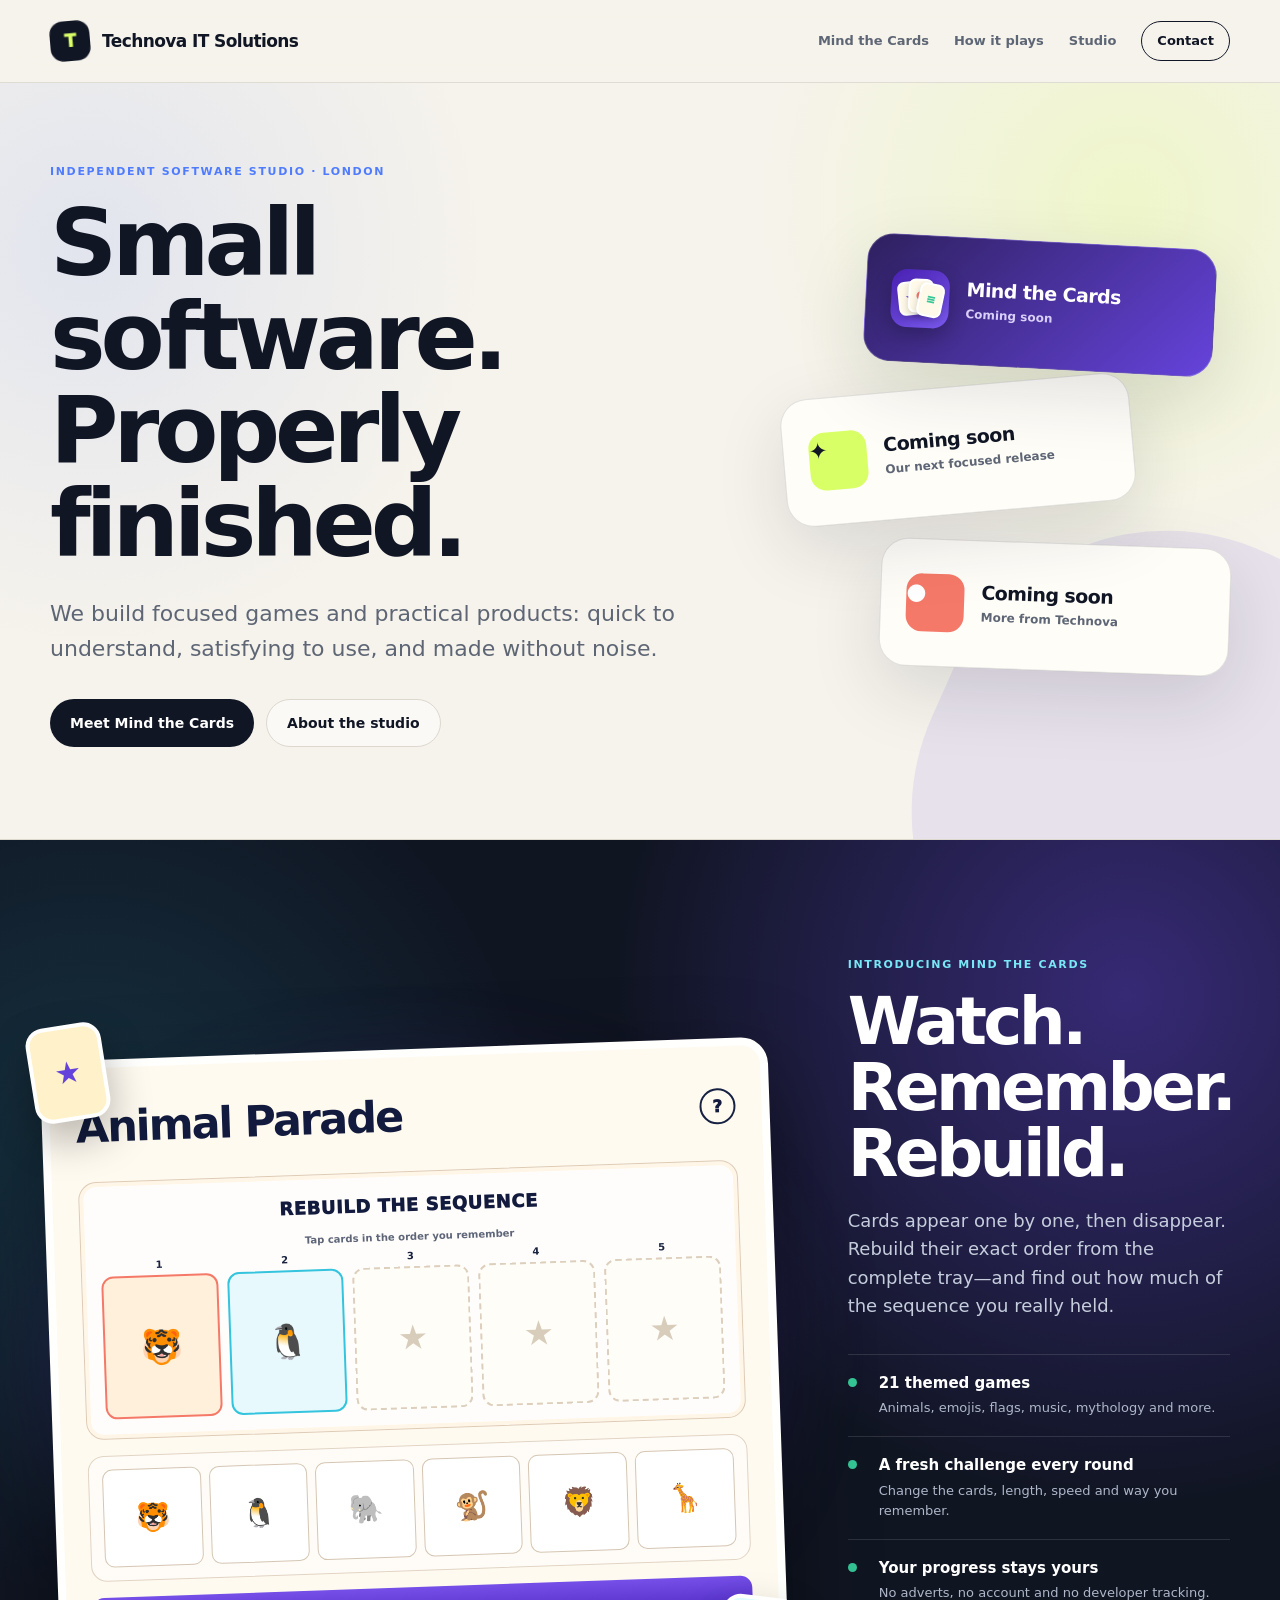
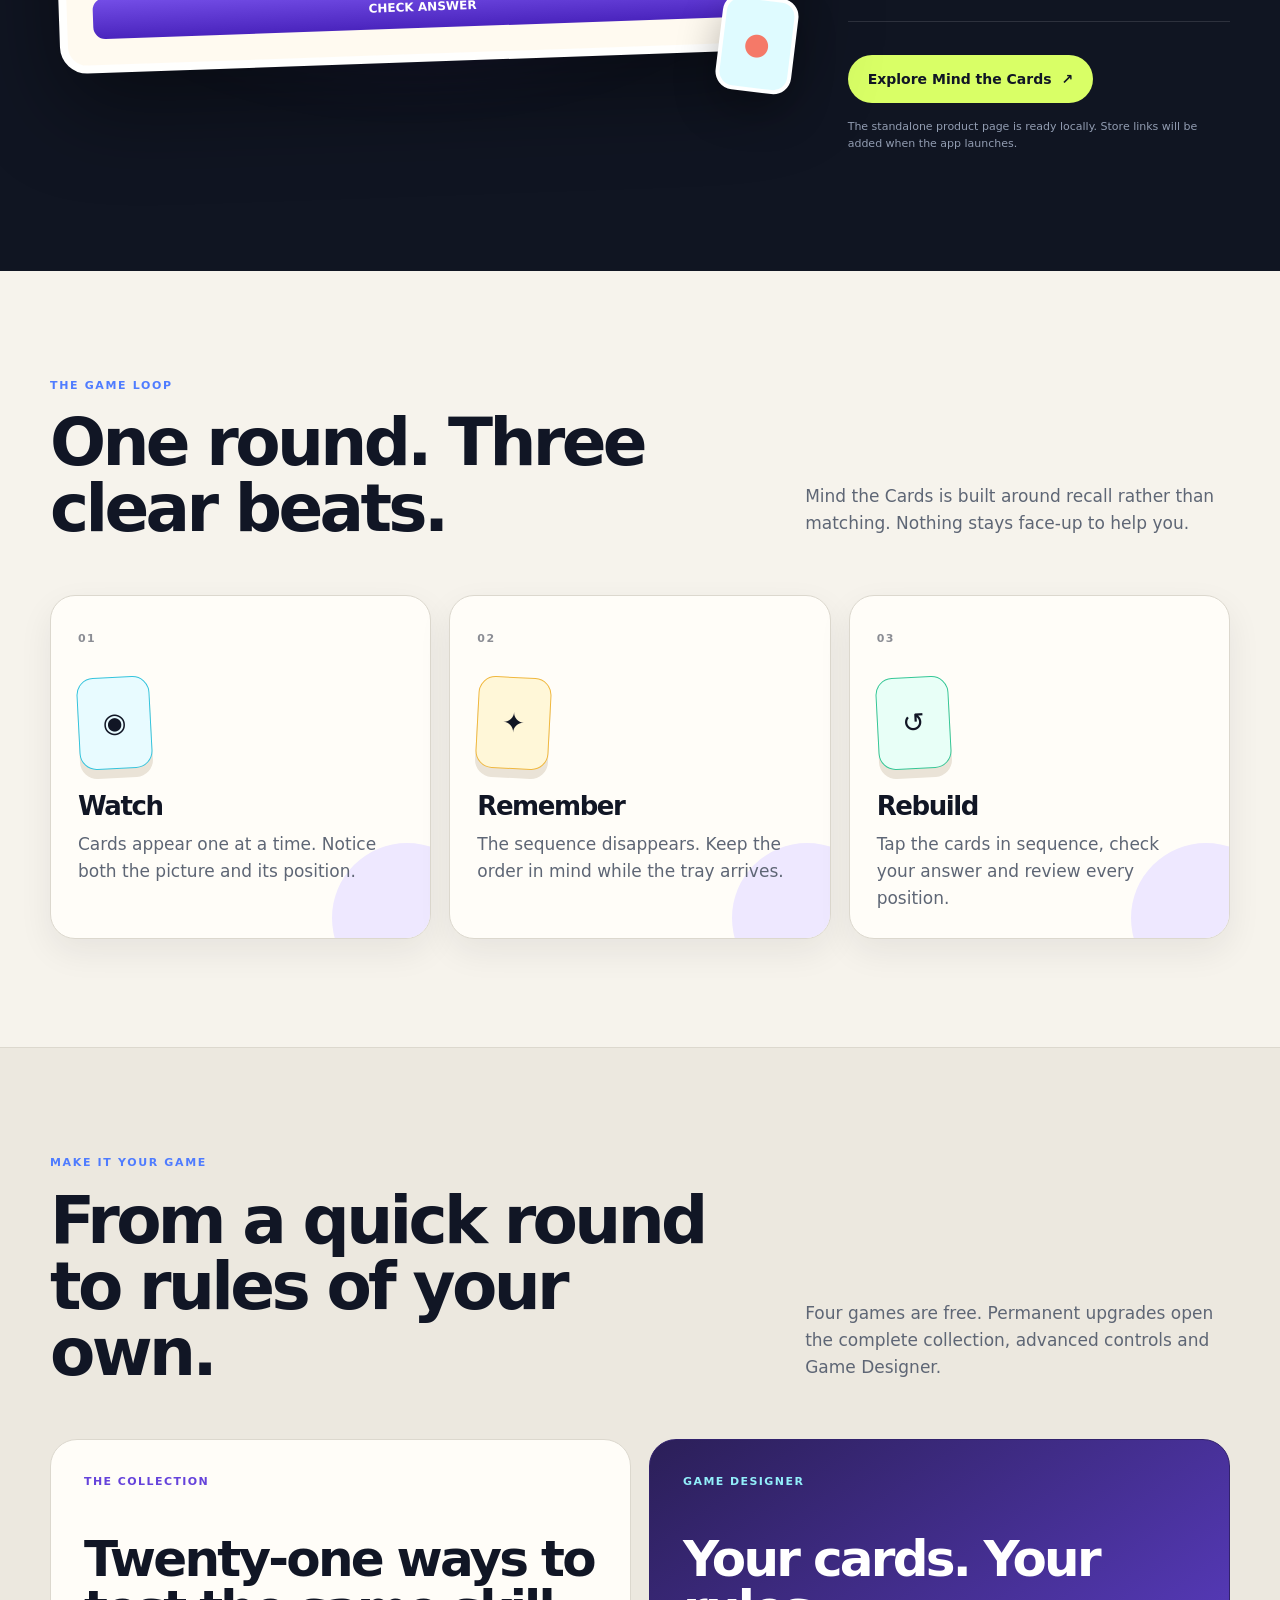
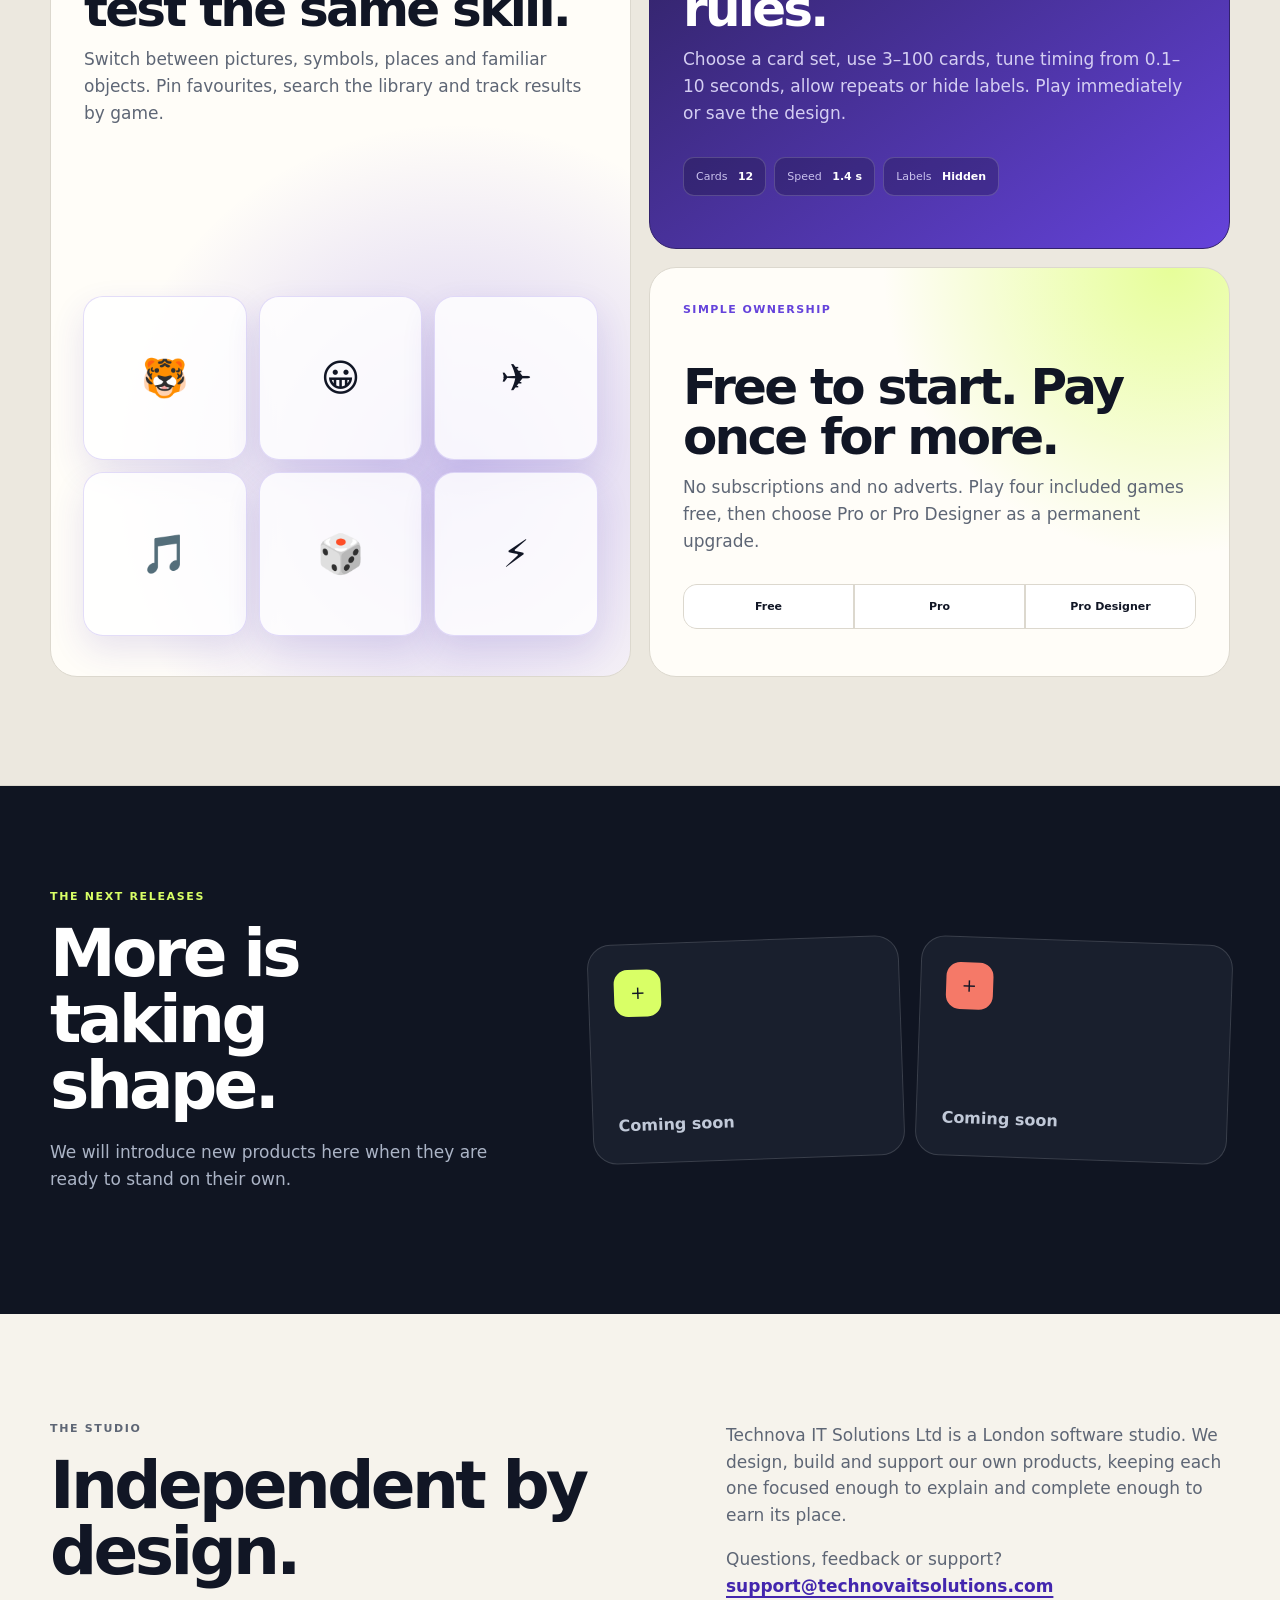
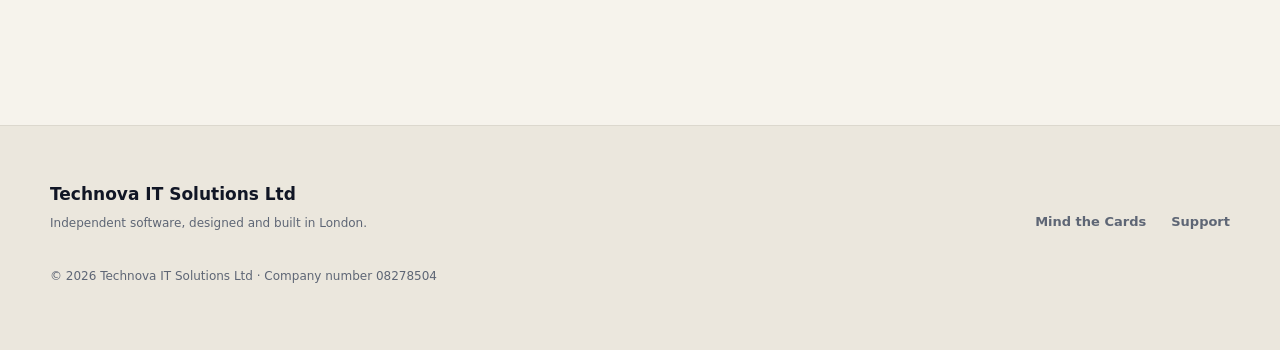
==== index.html @ 6ada170c "feat: prepare Mind the Cards corporate homepage Local review only; do not publish before explicit ap" ====
<!doctype html>
<html lang="en-GB">
<head>
  <meta charset="utf-8">
  <meta name="viewport" content="width=device-width, initial-scale=1">
  <meta name="robots" content="noindex, nofollow">
  <title>Technova IT Solutions — Focused software, built in London</title>
  <meta name="description" content="Technova IT Solutions is an independent London software studio building focused mobile games and practical products, including Mind the Cards.">
  <meta name="theme-color" content="#111625">
  <link rel="canonical" href="https://technovaitsolutions.com/">
  <link rel="icon" href="/favicon.ico">
  <link rel="stylesheet" href="/portfolio.css">
  <meta property="og:type" content="website">
  <meta property="og:title" content="Technova IT Solutions">
  <meta property="og:description" content="Focused software, built in London. Meet Mind the Cards—watch, remember and rebuild the sequence.">
  <meta property="og:url" content="https://technovaitsolutions.com/">
  <meta name="twitter:card" content="summary">
  <script src="/local-preview.js" defer></script>
</head>
<body>
  <a class="skip-link" href="#main-content">Skip to main content</a>
  <p class="local-preview" data-local-only hidden>Local preview · Nothing on this page is published</p>

  <header class="site-header">
    <div class="site-shell header-inner">
      <a class="brand" href="#top" aria-label="Technova IT Solutions home">
        <span class="brand-mark" aria-hidden="true">T</span>
        <span>Technova <abbr title="Information technology">IT</abbr> Solutions</span>
      </a>
      <nav class="site-nav" aria-label="Primary navigation">
        <a href="#mind-the-cards">Mind the Cards</a>
        <a href="#how-it-plays">How it plays</a>
        <a href="#studio">Studio</a>
        <a href="mailto:support@technovaitsolutions.com">Contact</a>
      </nav>
    </div>
  </header>

  <main id="main-content">
    <section class="hero" id="top">
      <div class="site-shell hero-grid">
        <div class="hero-copy-wrap">
          <p class="eyebrow">Independent software studio · London</p>
          <h1>Small software.<br>Properly finished.</h1>
          <p class="hero-copy">We build focused games and practical products: quick to understand, satisfying to use, and made without noise.</p>
          <div class="hero-actions">
            <a class="primary-action" href="#mind-the-cards">Meet Mind the Cards</a>
            <a class="secondary-action" href="#studio">About the studio</a>
          </div>
        </div>

        <div class="release-stack" aria-label="Technova product slate">
          <article class="release-card release-featured">
            <span class="mind-icon" aria-hidden="true"><i>★</i><i>●</i><i>≡</i></span>
            <div><strong>Mind the Cards</strong><span>Coming soon</span></div>
          </article>
          <article class="release-card release-placeholder">
            <span class="placeholder-mark" aria-hidden="true">✦</span>
            <div><strong>Coming soon</strong><span>Our next focused release</span></div>
          </article>
          <article class="release-card release-placeholder">
            <span class="placeholder-mark placeholder-mark-alt" aria-hidden="true">●</span>
            <div><strong>Coming soon</strong><span>More from Technova</span></div>
          </article>
        </div>
      </div>
    </section>

    <section class="product-spotlight" id="mind-the-cards">
      <div class="site-shell spotlight-grid">
        <div class="spotlight-visual">
          <div class="visual-glow" aria-hidden="true"></div>
          <div class="memory-console" role="img" aria-label="Mind the Cards game screen showing an Animal Parade sequence being rebuilt">
            <div class="console-title"><strong>Animal Parade</strong><span>?</span></div>
            <div class="console-panel">
              <p>Rebuild the sequence</p>
              <small>Tap cards in the order you remember</small>
              <div class="answer-row">
                <span class="answer-card answer-tiger">🐯<b>1</b></span>
                <span class="answer-card answer-penguin">🐧<b>2</b></span>
                <span class="answer-card answer-empty">★<b>3</b></span>
                <span class="answer-card answer-empty">★<b>4</b></span>
                <span class="answer-card answer-empty">★<b>5</b></span>
              </div>
            </div>
            <div class="console-tray"><span>🐯</span><span>🐧</span><span>🐘</span><span>🐒</span><span>🦁</span><span>🦒</span></div>
            <div class="console-button">Check answer</div>
          </div>
          <div class="floating-card floating-card-one" aria-hidden="true"><span>★</span></div>
          <div class="floating-card floating-card-two" aria-hidden="true"><span>●</span></div>
        </div>
        <div class="spotlight-copy">
          <p class="eyebrow eyebrow-light">Introducing Mind the Cards</p>
          <h2>Watch. Remember. Rebuild.</h2>
          <p>Cards appear one by one, then disappear. Rebuild their exact order from the complete tray—and find out how much of the sequence you really held.</p>
          <ul class="feature-list">
            <li><strong>21 themed games</strong><span>Animals, emojis, flags, music, mythology and more.</span></li>
            <li><strong>A fresh challenge every round</strong><span>Change the cards, length, speed and way you remember.</span></li>
            <li><strong>Your progress stays yours</strong><span>No adverts, no account and no developer tracking.</span></li>
          </ul>
          <a class="product-action" data-product-link href="https://mindthecards.technovaitsolutions.com/">Explore Mind the Cards <span aria-hidden="true">↗</span></a>
          <p class="launch-note">The standalone product page is ready locally. Store links will be added when the app launches.</p>
        </div>
      </div>
    </section>

    <section class="section" id="how-it-plays">
      <div class="site-shell">
        <div class="section-intro">
          <div><p class="eyebrow">The game loop</p><h2>One round. Three clear beats.</h2></div>
          <p>Mind the Cards is built around recall rather than matching. Nothing stays face-up to help you.</p>
        </div>
        <ol class="step-grid">
          <li class="step-card"><span class="step-number">01</span><span class="step-icon icon-cyan" aria-hidden="true">◉</span><h3>Watch</h3><p>Cards appear one at a time. Notice both the picture and its position.</p></li>
          <li class="step-card"><span class="step-number">02</span><span class="step-icon icon-gold" aria-hidden="true">✦</span><h3>Remember</h3><p>The sequence disappears. Keep the order in mind while the tray arrives.</p></li>
          <li class="step-card"><span class="step-number">03</span><span class="step-icon icon-mint" aria-hidden="true">↺</span><h3>Rebuild</h3><p>Tap the cards in sequence, check your answer and review every position.</p></li>
        </ol>
      </div>
    </section>

    <section class="section feature-section">
      <div class="site-shell">
        <div class="section-intro">
          <div><p class="eyebrow">Make it your game</p><h2>From a quick round to rules of your own.</h2></div>
          <p>Four games are free. Permanent upgrades open the complete collection, advanced controls and Game Designer.</p>
        </div>
        <div class="capability-grid">
          <article class="capability-card capability-library">
            <p class="card-kicker">The collection</p>
            <h3>Twenty-one ways to test the same skill.</h3>
            <p>Switch between pictures, symbols, places and familiar objects. Pin favourites, search the library and track results by game.</p>
            <div class="deck-row" aria-label="Example Mind the Cards themes"><span>🐯</span><span>😀</span><span>✈️</span><span>🎵</span><span>🎲</span><span>⚡</span></div>
          </article>
          <article class="capability-card capability-designer">
            <p class="card-kicker">Game Designer</p>
            <h3>Your cards. Your rules.</h3>
            <p>Choose a card set, use 3–100 cards, tune timing from 0.1–10 seconds, allow repeats or hide labels. Play immediately or save the design.</p>
            <div class="designer-controls" aria-hidden="true"><span>Cards <b>12</b></span><span>Speed <b>1.4 s</b></span><span>Labels <b>Hidden</b></span></div>
          </article>
          <article class="capability-card capability-purchase">
            <p class="card-kicker">Simple ownership</p>
            <h3>Free to start. Pay once for more.</h3>
            <p>No subscriptions and no adverts. Play four included games free, then choose Pro or Pro Designer as a permanent upgrade.</p>
            <div class="purchase-line"><span>Free</span><span>Pro</span><span>Pro Designer</span></div>
          </article>
        </div>
      </div>
    </section>

    <section class="coming-soon-section" aria-labelledby="coming-soon-title">
      <div class="site-shell coming-soon-grid">
        <div><p class="eyebrow eyebrow-lime">The next releases</p><h2 id="coming-soon-title">More is taking shape.</h2><p>We will introduce new products here when they are ready to stand on their own.</p></div>
        <div class="placeholder-grid" aria-label="Future Technova products">
          <article><span aria-hidden="true">＋</span><strong>Coming soon</strong></article>
          <article><span aria-hidden="true">＋</span><strong>Coming soon</strong></article>
        </div>
      </div>
    </section>

    <section class="section studio-section" id="studio">
      <div class="site-shell studio-grid">
        <div><p class="eyebrow">The studio</p><h2>Independent by design.</h2></div>
        <div><p>Technova IT Solutions Ltd is a London software studio. We design, build and support our own products, keeping each one focused enough to explain and complete enough to earn its place.</p><p>Questions, feedback or support? <!--email_off--><a href="mailto:support@technovaitsolutions.com">support@technovaitsolutions.com</a><!--/email_off--></p></div>
      </div>
    </section>
  </main>

  <footer class="site-footer">
    <div class="site-shell footer-grid">
      <div><strong>Technova <abbr title="Information technology">IT</abbr> Solutions Ltd</strong><p>Independent software, designed and built in London.</p></div>
      <nav aria-label="Footer navigation"><a href="#mind-the-cards">Mind the Cards</a><a href="mailto:support@technovaitsolutions.com">Support</a></nav>
      <p class="copyright">© 2026 Technova IT Solutions Ltd · Company number 08278504</p>
    </div>
  </footer>
</body>
</html>
---- portfolio.css ----
:root {
  color-scheme: light;
  --ink: #111625;
  --muted: #5e6675;
  --paper: #f6f3ec;
  --panel: #fffdf8;
  --line: #dcd8ce;
  --lime: #d9ff66;
  --blue: #4f7cff;
  --violet: #6543db;
  --violet-dark: #4326ae;
  --violet-wash: #eee8ff;
  --cyan: #35c4dd;
  --mint: #36c797;
  --coral: #f57968;
  --gold: #f0b83f;
  --dark: #101522;
  --shadow: 0 24px 70px rgba(25, 31, 45, 0.13);
  --shell: min(1180px, calc(100% - 40px));
  font-family: Inter, ui-sans-serif, system-ui, -apple-system, BlinkMacSystemFont, "Segoe UI", sans-serif;
}

* { box-sizing: border-box; }

html { scroll-behavior: smooth; }

body {
  margin: 0;
  color: var(--ink);
  background: var(--paper);
  font-size: 17px;
  line-height: 1.58;
  text-rendering: optimizeLegibility;
}

img { display: block; max-width: 100%; }
a { color: inherit; }
abbr { text-decoration: none; }

.site-shell {
  width: var(--shell);
  margin-inline: auto;
}

.skip-link {
  position: fixed;
  z-index: 100;
  top: 10px;
  left: 10px;
  padding: 10px 14px;
  border-radius: 9px;
  color: white;
  background: var(--ink);
  transform: translateY(-150%);
}

.skip-link:focus { transform: translateY(0); }

:focus-visible {
  outline: 3px solid var(--blue);
  outline-offset: 4px;
}

.local-preview {
  position: fixed;
  z-index: 80;
  right: 14px;
  bottom: 14px;
  margin: 0;
  padding: 8px 12px;
  border: 1px solid rgba(255, 255, 255, .2);
  border-radius: 999px;
  color: white;
  background: rgba(17, 22, 37, .92);
  box-shadow: 0 8px 24px rgba(0, 0, 0, .22);
  font-size: 11px;
  font-weight: 800;
  letter-spacing: .03em;
}

.site-header {
  position: sticky;
  z-index: 40;
  top: 0;
  border-bottom: 1px solid rgba(220, 216, 206, .84);
  background: rgba(246, 243, 236, .9);
  backdrop-filter: blur(18px);
}

.header-inner {
  display: flex;
  min-height: 82px;
  align-items: center;
  justify-content: space-between;
  gap: 30px;
}

.brand {
  display: inline-flex;
  align-items: center;
  gap: 12px;
  font-size: 17px;
  font-weight: 850;
  letter-spacing: -.035em;
  text-decoration: none;
  white-space: nowrap;
}

.brand-mark {
  display: grid;
  width: 40px;
  height: 40px;
  place-items: center;
  border-radius: 13px;
  color: var(--lime);
  background: var(--ink);
  font-weight: 950;
  transform: rotate(-5deg);
}

.site-nav,
.site-footer nav {
  display: flex;
  align-items: center;
  gap: 25px;
}

.site-nav a,
.site-footer nav a {
  color: var(--muted);
  font-size: 13px;
  font-weight: 780;
  text-decoration: none;
}

.site-nav a:hover,
.site-footer nav a:hover { color: var(--violet); }

.site-nav a:last-child {
  padding: 9px 15px;
  border: 1px solid var(--ink);
  border-radius: 999px;
  color: var(--ink);
}

.hero {
  position: relative;
  isolation: isolate;
  overflow: hidden;
  border-bottom: 1px solid var(--line);
  background:
    radial-gradient(circle at 7% 22%, rgba(79, 124, 255, .12), transparent 25rem),
    radial-gradient(circle at 88% 16%, rgba(217, 255, 102, .25), transparent 23rem),
    var(--paper);
}

.hero::after {
  position: absolute;
  z-index: -1;
  right: -160px;
  bottom: -220px;
  width: 520px;
  height: 520px;
  border-radius: 45%;
  background: rgba(101, 67, 219, .1);
  content: "";
  transform: rotate(24deg);
}

.hero-grid {
  display: grid;
  min-height: 700px;
  grid-template-columns: minmax(0, 1.05fr) minmax(360px, .72fr);
  align-items: center;
  gap: 80px;
  padding-block: 82px 92px;
}

.hero-copy-wrap { min-width: 0; }

.eyebrow {
  margin: 0 0 17px;
  color: var(--blue);
  font-size: 11px;
  font-weight: 900;
  letter-spacing: .15em;
  line-height: 1.3;
  text-transform: uppercase;
}

h1, h2, h3, p { margin-top: 0; }

h1,
h2,
h3 {
  line-height: 1;
  letter-spacing: -.055em;
}

h1 {
  max-width: 720px;
  margin-bottom: 27px;
  font-size: clamp(55px, 7.3vw, 94px);
}

h2 {
  margin-bottom: 20px;
  font-size: clamp(40px, 5.2vw, 66px);
}

h3 {
  margin-bottom: 12px;
  font-size: 26px;
}

.hero-copy {
  max-width: 650px;
  margin-bottom: 32px;
  color: var(--muted);
  font-size: clamp(18px, 2vw, 22px);
}

.hero-actions {
  display: flex;
  flex-wrap: wrap;
  gap: 12px;
}

.primary-action,
.secondary-action,
.product-action {
  display: inline-flex;
  min-height: 48px;
  align-items: center;
  justify-content: center;
  padding: 12px 20px;
  border-radius: 999px;
  font-size: 14px;
  font-weight: 850;
  text-decoration: none;
  transition: transform 150ms ease, box-shadow 150ms ease;
}

.primary-action {
  color: white;
  background: var(--ink);
}

.secondary-action {
  border: 1px solid var(--line);
  background: rgba(255, 255, 255, .55);
}

.primary-action:hover,
.secondary-action:hover,
.product-action:hover {
  box-shadow: 0 12px 28px rgba(25, 31, 45, .14);
  transform: translateY(-2px);
}

.release-stack {
  position: relative;
  min-height: 430px;
}

.release-card {
  position: absolute;
  display: flex;
  width: min(350px, 92%);
  min-height: 128px;
  align-items: center;
  gap: 17px;
  padding: 25px;
  border: 1px solid rgba(18, 24, 38, .12);
  border-radius: 27px;
  background: var(--panel);
  box-shadow: var(--shadow);
}

.release-card:first-child {
  top: 0;
  right: 15px;
  z-index: 3;
  transform: rotate(3deg);
}

.release-card:nth-child(2) {
  top: 145px;
  left: 0;
  z-index: 2;
  transform: rotate(-5deg);
}

.release-card:nth-child(3) {
  right: 0;
  bottom: 0;
  transform: rotate(2deg);
}

.release-featured {
  color: white;
  border-color: rgba(255, 255, 255, .22);
  background: linear-gradient(135deg, #2e205f, var(--violet));
}

.mind-icon {
  position: relative;
  width: 58px;
  height: 58px;
  flex: 0 0 auto;
  border-radius: 16px;
  background: linear-gradient(145deg, #4820b2, #7959ec);
  box-shadow: 0 8px 20px rgba(0, 0, 0, .24);
}

.mind-icon i {
  position: absolute;
  display: grid;
  width: 25px;
  height: 34px;
  place-items: center;
  border: 2px solid white;
  border-radius: 7px;
  color: #2f2359;
  background: #fff9e9;
  font-size: 11px;
  font-style: normal;
  font-weight: 950;
  box-shadow: 0 3px 7px rgba(0, 0, 0, .18);
}

.mind-icon i:first-child { top: 12px; left: 7px; color: #5d35d2; transform: rotate(-9deg); }
.mind-icon i:nth-child(2) { top: 9px; left: 17px; color: var(--coral); }
.mind-icon i:last-child { top: 13px; right: 6px; color: var(--mint); transform: rotate(9deg); }

.placeholder-mark {
  display: grid;
  width: 58px;
  height: 58px;
  flex: 0 0 auto;
  place-items: center;
  border-radius: 16px;
  color: var(--ink);
  background: var(--lime);
  font-size: 23px;
}

.placeholder-mark-alt {
  color: white;
  background: var(--coral);
}

.release-card strong,
.release-card span { display: block; }

.release-card strong {
  margin-bottom: 4px;
  font-size: 19px;
  line-height: 1.2;
  letter-spacing: -.03em;
}

.release-card div > span {
  color: var(--muted);
  font-size: 12px;
  font-weight: 780;
}

.release-featured div > span { color: #d8cffb; }

.product-spotlight {
  overflow: hidden;
  padding-block: 118px;
  color: white;
  background:
    radial-gradient(circle at 7% 30%, rgba(53, 196, 221, .16), transparent 28rem),
    radial-gradient(circle at 88% 15%, rgba(101, 67, 219, .45), transparent 32rem),
    var(--dark);
}

.spotlight-grid {
  display: grid;
  grid-template-columns: minmax(0, 1.18fr) minmax(330px, .62fr);
  align-items: center;
  gap: 70px;
}

.spotlight-visual {
  position: relative;
  min-width: 0;
}

.visual-glow {
  position: absolute;
  inset: 10% 5%;
  border-radius: 50%;
  background: rgba(101, 67, 219, .54);
  filter: blur(55px);
}

.memory-console {
  position: relative;
  z-index: 2;
  padding: 26px;
  border: 8px solid rgba(255, 255, 255, .94);
  border-radius: 27px;
  color: #121b3d;
  background: #fffaf0;
  box-shadow: 0 35px 90px rgba(0, 0, 0, .44);
  transform: rotate(-2deg);
}

.console-title {
  display: flex;
  align-items: center;
  justify-content: space-between;
  gap: 18px;
  margin-bottom: 20px;
}

.console-title strong {
  font-size: clamp(25px, 3.4vw, 43px);
  letter-spacing: -.045em;
}

.console-title > span {
  display: grid;
  width: 36px;
  height: 36px;
  place-items: center;
  border: 2px solid #172243;
  border-radius: 50%;
  font-weight: 950;
}

.console-panel {
  padding: 19px;
  border: 1px solid #decbb5;
  border-radius: 18px;
  background: rgba(255, 255, 255, .72);
  box-shadow: inset 0 0 0 4px #fff6e7;
  text-align: center;
}

.console-panel > p {
  margin-bottom: 2px;
  font-size: 18px;
  font-weight: 950;
  letter-spacing: .03em;
  text-transform: uppercase;
}

.console-panel > small {
  color: #5d6578;
  font-size: 10px;
  font-weight: 650;
}

.answer-row {
  display: grid;
  grid-template-columns: repeat(5, 1fr);
  gap: 9px;
  margin-top: 18px;
}

.answer-card {
  position: relative;
  display: grid;
  aspect-ratio: .82;
  place-items: center;
  border: 2px solid #ddcfbd;
  border-radius: 12px;
  background: white;
  font-size: clamp(19px, 3vw, 34px);
}

.answer-card b {
  position: absolute;
  top: -20px;
  color: #1a2441;
  font-size: 10px;
}

.answer-tiger { border-color: var(--coral); background: #fff0dc; }
.answer-penguin { border-color: var(--cyan); background: #e8f9fd; }
.answer-empty { color: #d8ccbb; border-style: dashed; background: #fffdf8; }

.console-tray {
  display: grid;
  grid-template-columns: repeat(6, 1fr);
  gap: 8px;
  margin-top: 16px;
  padding: 13px;
  border: 1px solid #e1d4c4;
  border-radius: 16px;
  background: rgba(255, 255, 255, .55);
}

.console-tray span {
  display: grid;
  aspect-ratio: 1;
  place-items: center;
  border: 1px solid #d5c6b3;
  border-radius: 10px;
  background: white;
  font-size: clamp(17px, 2.4vw, 28px);
}

.console-button {
  margin-top: 16px;
  padding: 11px;
  border-radius: 12px;
  color: white;
  background: linear-gradient(180deg, #754fe8, #4a24bd);
  font-size: 12px;
  font-weight: 900;
  text-align: center;
  text-transform: uppercase;
}

.floating-card {
  position: absolute;
  z-index: 3;
  display: grid;
  width: 76px;
  height: 96px;
  place-items: center;
  border: 4px solid white;
  border-radius: 18px;
  box-shadow: 0 18px 40px rgba(0, 0, 0, .28);
  font-size: 30px;
  font-weight: 900;
}

.floating-card-one {
  top: -24px;
  left: -20px;
  color: var(--violet);
  background: #fff1c9;
  transform: rotate(-9deg);
}

.floating-card-two {
  right: -17px;
  bottom: -30px;
  color: var(--coral);
  background: #dffbff;
  transform: rotate(7deg);
}

.eyebrow-light { color: #78e8f6; }

.spotlight-copy > p:not(.eyebrow):not(.launch-note) {
  color: #c6cede;
  font-size: 18px;
}

.feature-list {
  display: grid;
  gap: 0;
  margin: 33px 0;
  padding: 0;
  list-style: none;
}

.feature-list li {
  position: relative;
  padding: 17px 0 17px 31px;
  border-top: 1px solid rgba(255, 255, 255, .12);
}

.feature-list li:last-child { border-bottom: 1px solid rgba(255, 255, 255, .12); }

.feature-list li::before {
  position: absolute;
  top: 23px;
  left: 0;
  width: 9px;
  height: 9px;
  border-radius: 50%;
  background: var(--mint);
  content: "";
}

.feature-list strong,
.feature-list span { display: block; }

.feature-list strong {
  font-size: 15px;
}

.feature-list span {
  margin-top: 3px;
  color: #aeb7c9;
  font-size: 13px;
}

.product-action {
  gap: 10px;
  color: var(--ink);
  background: var(--lime);
}

.launch-note {
  margin: 15px 0 0;
  color: #929db2;
  font-size: 11px;
}

.section { padding-block: 108px; }

.section-intro {
  display: grid;
  grid-template-columns: minmax(0, .9fr) minmax(300px, .55fr);
  align-items: end;
  gap: 60px;
  margin-bottom: 53px;
}

.section-intro h2 { margin-bottom: 0; }

.section-intro > p {
  margin-bottom: 5px;
  color: var(--muted);
}

.step-grid {
  display: grid;
  grid-template-columns: repeat(3, 1fr);
  gap: 18px;
  margin: 0;
  padding: 0;
  list-style: none;
}

.step-card {
  position: relative;
  overflow: hidden;
  min-height: 310px;
  padding: 27px;
  border: 1px solid var(--line);
  border-radius: 25px;
  background: var(--panel);
  box-shadow: 0 13px 34px rgba(25, 31, 45, .07);
}

.step-card::after {
  position: absolute;
  right: -52px;
  bottom: -55px;
  width: 150px;
  height: 150px;
  border-radius: 50%;
  background: var(--violet-wash);
  content: "";
}

.step-number {
  color: #8b8d94;
  font-size: 11px;
  font-weight: 900;
  letter-spacing: .13em;
}

.step-icon {
  display: grid;
  width: 73px;
  height: 92px;
  margin: 27px 0 24px;
  place-items: center;
  border: 1px solid var(--line);
  border-radius: 17px;
  color: var(--ink);
  background: white;
  box-shadow: 0 9px 0 #eae3d7;
  font-size: 27px;
  transform: rotate(-3deg);
}

.icon-cyan { border-color: var(--cyan); background: #e8fbff; }
.icon-gold { border-color: var(--gold); background: #fff7d8; transform: rotate(3deg); }
.icon-mint { border-color: var(--mint); background: #e8fff7; }

.step-card p {
  position: relative;
  z-index: 2;
  margin-bottom: 0;
  color: var(--muted);
}

.feature-section {
  border-block: 1px solid var(--line);
  background: #ece8df;
}

.capability-grid {
  display: grid;
  grid-template-columns: repeat(2, minmax(0, 1fr));
  gap: 18px;
}

.capability-card {
  position: relative;
  overflow: hidden;
  min-height: 410px;
  padding: 33px;
  border: 1px solid var(--line);
  border-radius: 27px;
  background: var(--panel);
}

.capability-card:first-child {
  grid-row: span 2;
  min-height: 838px;
}

.card-kicker {
  margin-bottom: 44px;
  color: var(--violet);
  font-size: 11px;
  font-weight: 900;
  letter-spacing: .13em;
  text-transform: uppercase;
}

.capability-card h3 {
  max-width: 530px;
  font-size: clamp(31px, 4vw, 50px);
}

.capability-card > p:not(.card-kicker) {
  max-width: 580px;
  color: var(--muted);
}

.capability-library {
  background:
    radial-gradient(circle at 70% 76%, rgba(101, 67, 219, .28), transparent 22rem),
    var(--panel);
}

.deck-row {
  position: absolute;
  right: 32px;
  bottom: 40px;
  left: 32px;
  display: grid;
  grid-template-columns: repeat(3, 1fr);
  gap: 12px;
}

.deck-row span {
  display: grid;
  aspect-ratio: 1;
  place-items: center;
  border: 1px solid rgba(101, 67, 219, .18);
  border-radius: 20px;
  background: rgba(255, 255, 255, .82);
  box-shadow: 0 14px 34px rgba(67, 38, 174, .12);
  font-size: 38px;
}

.capability-designer {
  color: white;
  border-color: #32226c;
  background: linear-gradient(145deg, #2b1f58, #6543db);
}

.capability-designer .card-kicker { color: #92eefa; }
.capability-designer > p:not(.card-kicker) { color: #d4cef2; }

.designer-controls {
  display: flex;
  flex-wrap: wrap;
  gap: 8px;
  margin-top: 30px;
}

.designer-controls span {
  padding: 10px 12px;
  border: 1px solid rgba(255, 255, 255, .17);
  border-radius: 11px;
  color: #c9c1ed;
  background: rgba(10, 8, 30, .25);
  font-size: 11px;
}

.designer-controls b {
  margin-left: 7px;
  color: white;
}

.capability-purchase {
  background:
    radial-gradient(circle at 90% 0, rgba(217, 255, 102, .65), transparent 18rem),
    var(--panel);
}

.purchase-line {
  display: grid;
  grid-template-columns: repeat(3, 1fr);
  gap: 2px;
  overflow: hidden;
  margin-top: 29px;
  border: 1px solid var(--line);
  border-radius: 14px;
  background: var(--line);
}

.purchase-line span {
  padding: 13px 9px;
  background: white;
  font-size: 11px;
  font-weight: 850;
  text-align: center;
}

.coming-soon-section {
  padding-block: 104px;
  color: white;
  background: var(--dark);
}

.coming-soon-grid {
  display: grid;
  grid-template-columns: minmax(0, .72fr) minmax(400px, 1fr);
  align-items: center;
  gap: 80px;
}

.eyebrow-lime { color: var(--lime); }

.coming-soon-grid > div:first-child > p:last-child {
  color: #abb4c6;
}

.placeholder-grid {
  display: grid;
  grid-template-columns: repeat(2, 1fr);
  gap: 16px;
}

.placeholder-grid article {
  display: flex;
  min-height: 220px;
  flex-direction: column;
  justify-content: space-between;
  padding: 25px;
  border: 1px solid rgba(255, 255, 255, .14);
  border-radius: 24px;
  background: #191f2d;
}

.placeholder-grid article:first-child { transform: rotate(-2deg); }
.placeholder-grid article:last-child { transform: rotate(2deg); }

.placeholder-grid span {
  display: grid;
  width: 47px;
  height: 47px;
  place-items: center;
  border-radius: 14px;
  color: var(--ink);
  background: var(--lime);
  font-size: 22px;
}

.placeholder-grid article:last-child span { background: var(--coral); }

.placeholder-grid strong {
  color: #c1c9d8;
  font-size: 16px;
}

.studio-grid {
  display: grid;
  grid-template-columns: minmax(0, .8fr) minmax(350px, .7fr);
  gap: 100px;
}

.studio-grid p { color: var(--muted); }

.studio-grid a {
  color: var(--violet-dark);
  font-weight: 800;
  text-decoration-thickness: 2px;
  text-underline-offset: 4px;
}

.site-footer {
  padding-block: 55px 64px;
  border-top: 1px solid var(--line);
  background: #ebe7dd;
}

.footer-grid {
  display: grid;
  grid-template-columns: 1fr auto;
  align-items: end;
  gap: 28px 45px;
}

.footer-grid strong { font-size: 17px; }

.footer-grid p {
  margin: 6px 0 0;
  color: var(--muted);
  font-size: 12px;
}

.copyright { grid-column: 1 / -1; }

@media (max-width: 980px) {
  .hero-grid,
  .spotlight-grid,
  .coming-soon-grid {
    grid-template-columns: 1fr;
  }

  .hero-grid { gap: 50px; }
  .release-stack { width: min(570px, 100%); }
  .spotlight-copy { max-width: 720px; }
  .spotlight-visual { order: 2; }
  .capability-grid { grid-template-columns: 1fr; }
  .capability-card:first-child { grid-row: auto; min-height: 680px; }
}

@media (max-width: 760px) {
  :root { --shell: min(100% - 28px, 680px); }

  body { font-size: 16px; }

  .site-header { position: relative; }

  .header-inner {
    min-height: auto;
    flex-direction: column;
    align-items: flex-start;
    gap: 11px;
    padding-block: 13px;
  }

  .site-nav {
    width: 100%;
    gap: 17px;
    overflow-x: auto;
    padding-bottom: 4px;
  }

  .site-nav a { white-space: nowrap; }
  .site-nav a:last-child { padding: 0; border: 0; }

  .hero-grid {
    min-height: auto;
    padding-block: 66px 72px;
  }

  h1 { font-size: clamp(49px, 14vw, 68px); }

  .release-stack { min-height: 390px; }
  .release-card { padding: 20px; }

  .section,
  .product-spotlight,
  .coming-soon-section { padding-block: 78px; }

  .section-intro,
  .studio-grid {
    grid-template-columns: 1fr;
    gap: 20px;
  }

  .step-grid,
  .placeholder-grid { grid-template-columns: 1fr; }

  .step-card { min-height: auto; }
  .floating-card { display: none; }
  .capability-card { min-height: auto; }
  .capability-card:first-child { min-height: 610px; }
  .coming-soon-grid { gap: 45px; }
  .placeholder-grid article { min-height: 160px; transform: none !important; }
  .footer-grid { grid-template-columns: 1fr; }
  .site-footer nav { flex-wrap: wrap; }
}

@media (max-width: 460px) {
  .brand > span:last-child { font-size: 14px; }
  .site-nav a { font-size: 12px; }
  h1 { font-size: 48px; }
  .hero-actions { display: grid; }
  .release-stack { min-height: 365px; }
  .release-card { width: 92%; min-height: 110px; }
  .release-card:nth-child(2) { top: 124px; }
  .memory-console { padding: 15px; border-width: 5px; border-radius: 19px; }
  .console-panel { padding: 14px 9px; }
  .console-panel > p { font-size: 14px; }
  .answer-row { gap: 5px; }
  .answer-card { border-radius: 8px; }
  .console-tray { gap: 5px; padding: 9px; }
  .capability-card { padding: 25px; }
  .capability-card:first-child { min-height: 540px; }
  .deck-row { right: 24px; bottom: 28px; left: 24px; gap: 8px; }
  .deck-row span { border-radius: 14px; font-size: 27px; }
  .purchase-line { grid-template-columns: 1fr; }
  .local-preview { right: 8px; bottom: 8px; left: 8px; text-align: center; }
}

@media (prefers-color-scheme: dark) {
  :root {
    color-scheme: dark;
    --ink: #f7f4ff;
    --muted: #b5bdcb;
    --paper: #111521;
    --panel: #191e2d;
    --line: #353b4a;
    --violet: #9c80ff;
    --violet-dark: #c5b4ff;
    --violet-wash: #2a2442;
  }

  .site-header { background: rgba(17, 21, 33, .9); }
  .hero { background: radial-gradient(circle at 7% 22%, rgba(79, 124, 255, .1), transparent 25rem), radial-gradient(circle at 88% 16%, rgba(217, 255, 102, .1), transparent 23rem), var(--paper); }
  .secondary-action { background: rgba(255, 255, 255, .05); }
  .release-featured { background: linear-gradient(135deg, #2e205f, #6543db); }
  .release-card div > span { color: #aeb7c5; }
  .release-featured div > span { color: #d8cffb; }
  .step-icon { color: #111625; box-shadow: 0 9px 0 #2b2d3a; }
  .feature-section { background: #151a27; }
  .deck-row span { background: rgba(25, 30, 45, .86); }
  .capability-designer { background: linear-gradient(145deg, #2b1f58, #6543db); }
  .capability-purchase { background: radial-gradient(circle at 90% 0, rgba(217, 255, 102, .22), transparent 18rem), var(--panel); }
  .purchase-line span { background: #202636; }
  .site-footer { background: #151924; }
}

@media (prefers-reduced-motion: reduce) {
  html { scroll-behavior: auto; }

  *,
  *::before,
  *::after {
    scroll-behavior: auto !important;
    transition-duration: .01ms !important;
  }
}
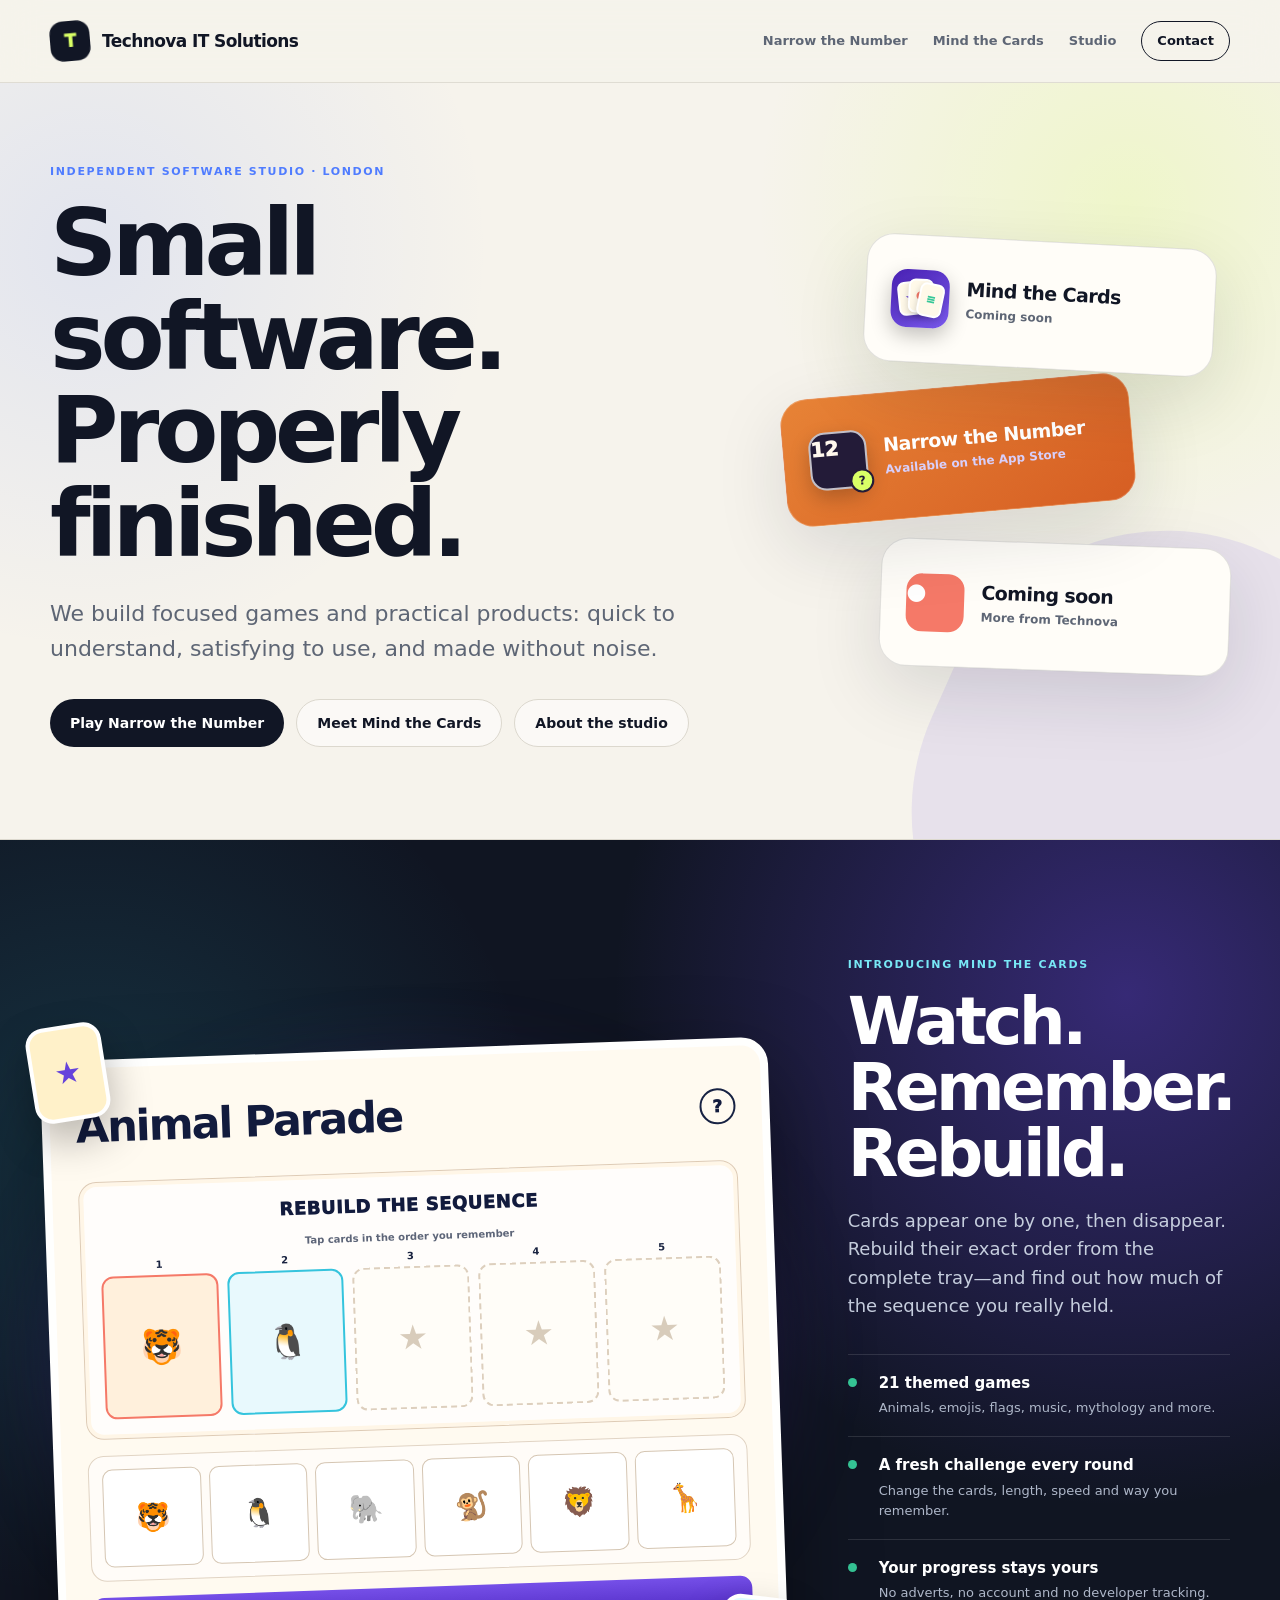
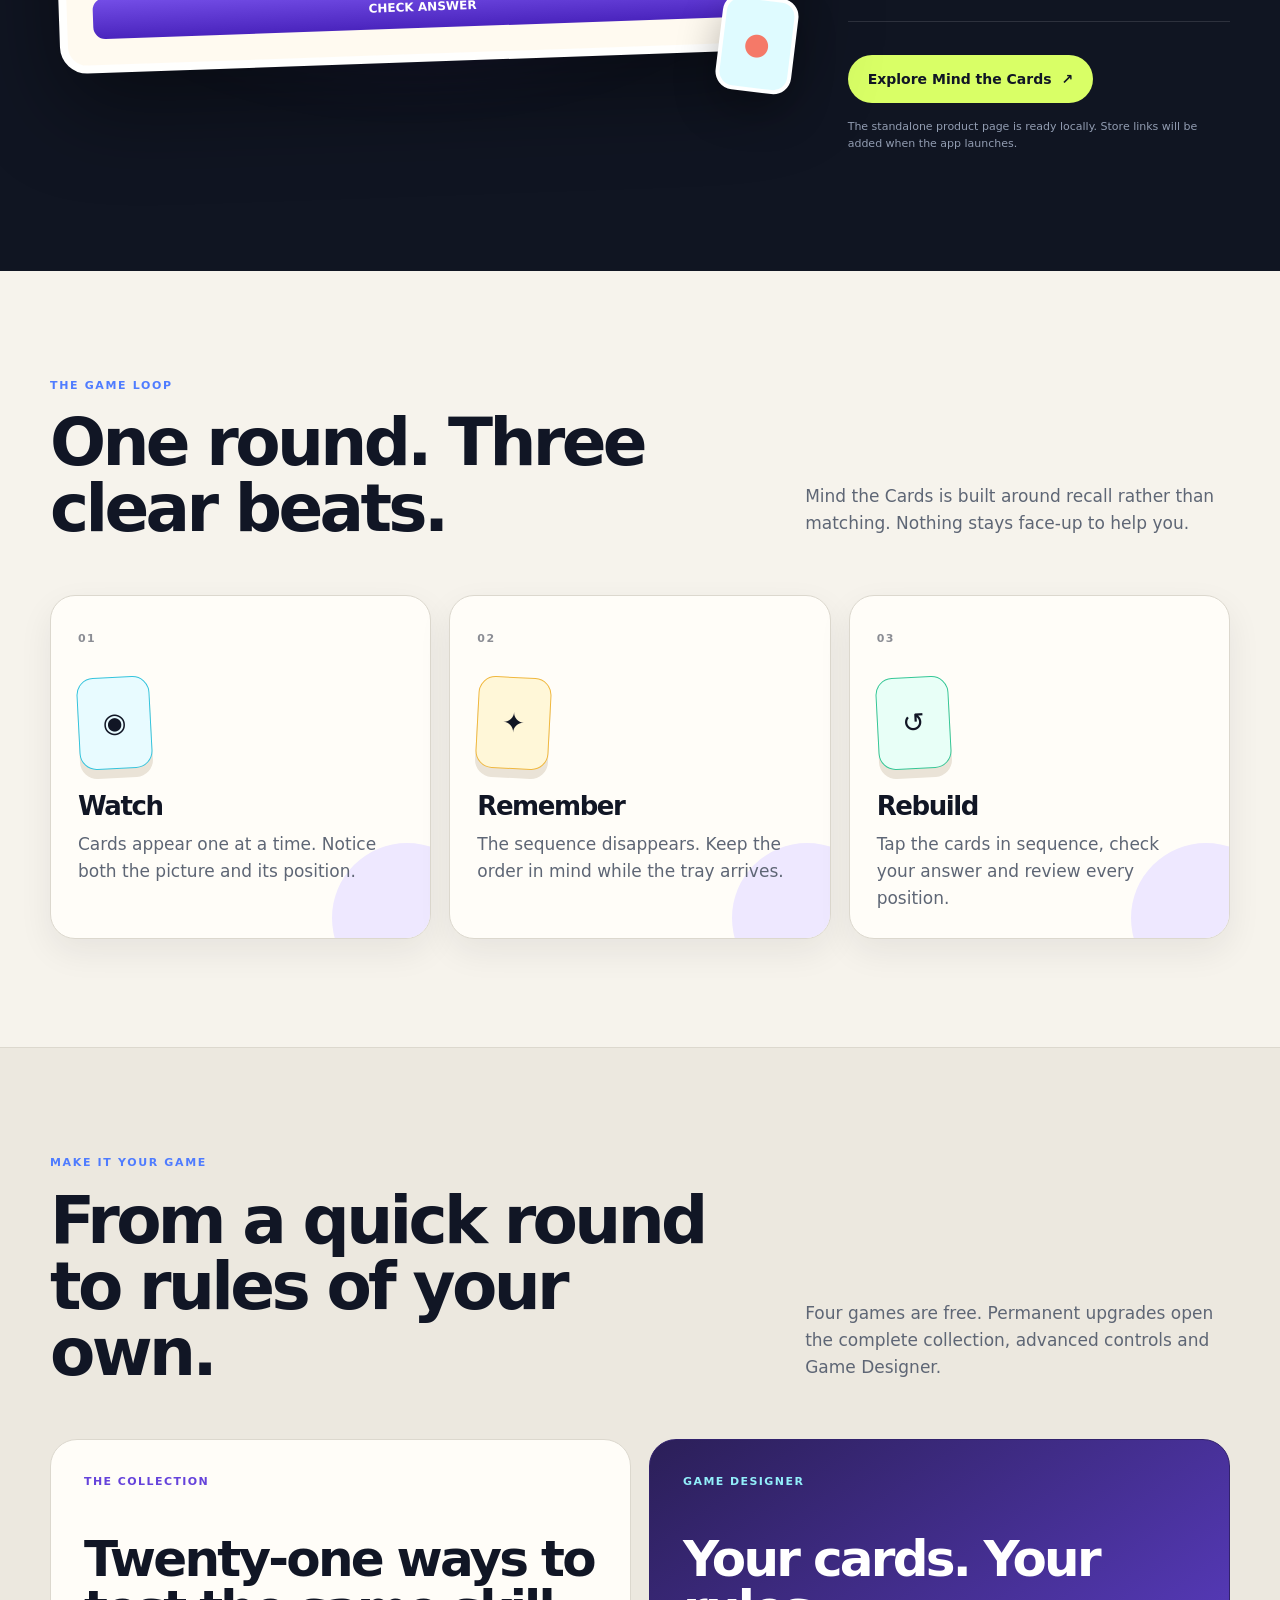
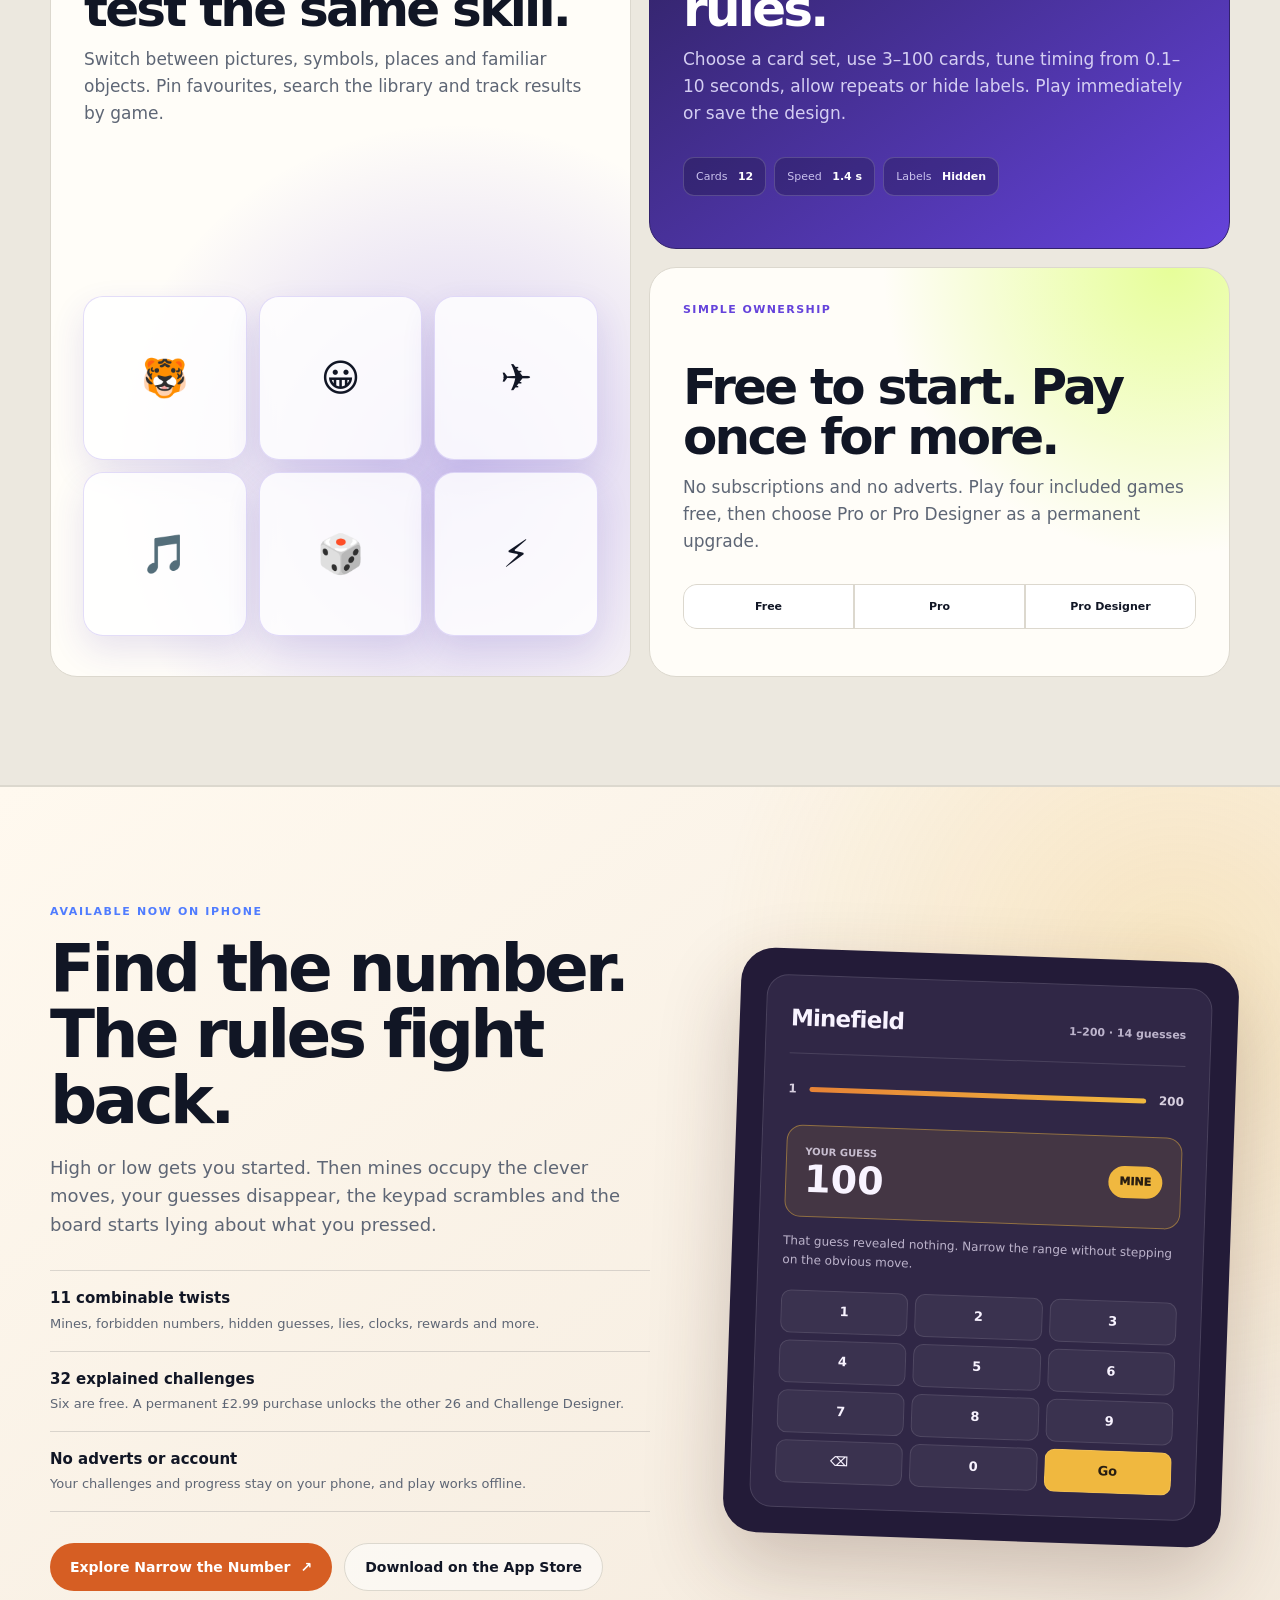
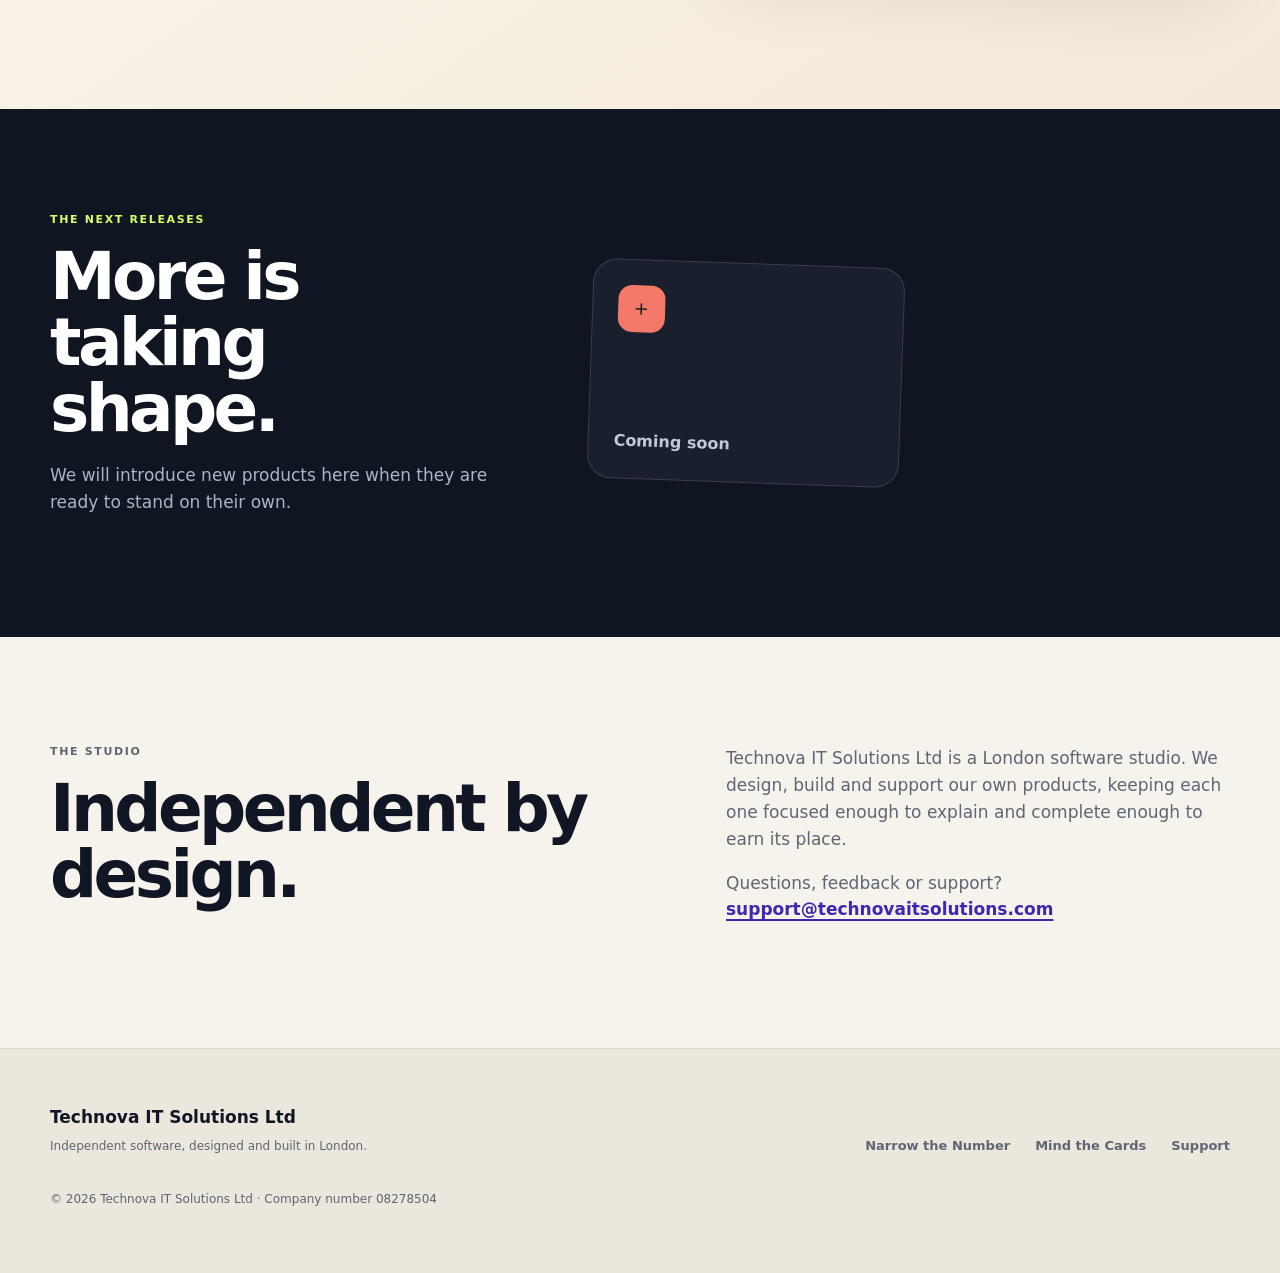
==== commit d6cae636: "feat: add Narrow the Number to local homepage" ====
--- a/index.html
+++ b/index.html
@@ -5,14 +5,14 @@
   <meta name="viewport" content="width=device-width, initial-scale=1">
   <meta name="robots" content="noindex, nofollow">
   <title>Technova IT Solutions — Focused software, built in London</title>
-  <meta name="description" content="Technova IT Solutions is an independent London software studio building focused mobile games and practical products, including Mind the Cards.">
+  <meta name="description" content="Technova IT Solutions is an independent London software studio behind Narrow the Number and Mind the Cards.">
   <meta name="theme-color" content="#111625">
   <link rel="canonical" href="https://technovaitsolutions.com/">
   <link rel="icon" href="/favicon.ico">
   <link rel="stylesheet" href="/portfolio.css">
   <meta property="og:type" content="website">
   <meta property="og:title" content="Technova IT Solutions">
-  <meta property="og:description" content="Focused software, built in London. Meet Mind the Cards—watch, remember and rebuild the sequence.">
+  <meta property="og:description" content="Focused software, built in London. Play Narrow the Number and meet Mind the Cards.">
   <meta property="og:url" content="https://technovaitsolutions.com/">
   <meta name="twitter:card" content="summary">
   <script src="/local-preview.js" defer></script>
@@ -28,8 +28,8 @@
         <span>Technova <abbr title="Information technology">IT</abbr> Solutions</span>
       </a>
       <nav class="site-nav" aria-label="Primary navigation">
+        <a href="#narrow-the-number">Narrow the Number</a>
         <a href="#mind-the-cards">Mind the Cards</a>
-        <a href="#how-it-plays">How it plays</a>
         <a href="#studio">Studio</a>
         <a href="mailto:support@technovaitsolutions.com">Contact</a>
       </nav>
@@ -44,19 +44,20 @@
           <h1>Small software.<br>Properly finished.</h1>
           <p class="hero-copy">We build focused games and practical products: quick to understand, satisfying to use, and made without noise.</p>
           <div class="hero-actions">
-            <a class="primary-action" href="#mind-the-cards">Meet Mind the Cards</a>
+            <a class="primary-action" href="#narrow-the-number">Play Narrow the Number</a>
+            <a class="secondary-action" href="#mind-the-cards">Meet Mind the Cards</a>
             <a class="secondary-action" href="#studio">About the studio</a>
           </div>
         </div>
 
         <div class="release-stack" aria-label="Technova product slate">
-          <article class="release-card release-featured">
+          <article class="release-card">
             <span class="mind-icon" aria-hidden="true"><i>★</i><i>●</i><i>≡</i></span>
             <div><strong>Mind the Cards</strong><span>Coming soon</span></div>
           </article>
-          <article class="release-card release-placeholder">
-            <span class="placeholder-mark" aria-hidden="true">✦</span>
-            <div><strong>Coming soon</strong><span>Our next focused release</span></div>
+          <article class="release-card release-featured release-number">
+            <span class="number-icon" aria-hidden="true"><i>12</i><b>?</b></span>
+            <div><strong>Narrow the Number</strong><span>Available on the App Store</span></div>
           </article>
           <article class="release-card release-placeholder">
             <span class="placeholder-mark placeholder-mark-alt" aria-hidden="true">●</span>
@@ -147,12 +148,39 @@
       </div>
     </section>
 
+    <section class="number-spotlight" id="narrow-the-number">
+      <div class="site-shell number-grid">
+        <div class="number-copy">
+          <p class="eyebrow">Available now on iPhone</p>
+          <h2>Find the number.<br>The rules fight back.</h2>
+          <p>High or low gets you started. Then mines occupy the clever moves, your guesses disappear, the keypad scrambles and the board starts lying about what you pressed.</p>
+          <ul class="number-facts">
+            <li><strong>11 combinable twists</strong><span>Mines, forbidden numbers, hidden guesses, lies, clocks, rewards and more.</span></li>
+            <li><strong>32 explained challenges</strong><span>Six are free. A permanent £2.99 purchase unlocks the other 26 and Challenge Designer.</span></li>
+            <li><strong>No adverts or account</strong><span>Your challenges and progress stay on your phone, and play works offline.</span></li>
+          </ul>
+          <div class="hero-actions">
+            <a class="product-action number-action" data-linsey-link href="https://narrow.technovaitsolutions.com/">Explore Narrow the Number <span aria-hidden="true">↗</span></a>
+            <a class="secondary-action" href="https://apps.apple.com/gb/app/narrow-the-number/id6807072615">Download on the App Store</a>
+          </div>
+        </div>
+        <div class="number-visual" role="img" aria-label="Narrow the Number game board showing a Minefield challenge and a mined guess">
+          <div class="number-window">
+            <div class="number-window-head"><span>Minefield</span><small>1–200 · 14 guesses</small></div>
+            <div class="range-track"><span>1</span><i></i><b>200</b></div>
+            <div class="guess-result"><small>Your guess</small><strong>100</strong><span>Mine</span></div>
+            <p>That guess revealed nothing. Narrow the range without stepping on the obvious move.</p>
+            <div class="number-keypad" aria-hidden="true"><span>1</span><span>2</span><span>3</span><span>4</span><span>5</span><span>6</span><span>7</span><span>8</span><span>9</span><span>⌫</span><span>0</span><span>Go</span></div>
+          </div>
+        </div>
+      </div>
+    </section>
+
     <section class="coming-soon-section" aria-labelledby="coming-soon-title">
       <div class="site-shell coming-soon-grid">
         <div><p class="eyebrow eyebrow-lime">The next releases</p><h2 id="coming-soon-title">More is taking shape.</h2><p>We will introduce new products here when they are ready to stand on their own.</p></div>
         <div class="placeholder-grid" aria-label="Future Technova products">
           <article><span aria-hidden="true">＋</span><strong>Coming soon</strong></article>
-          <article><span aria-hidden="true">＋</span><strong>Coming soon</strong></article>
         </div>
       </div>
     </section>
@@ -168,7 +196,7 @@
   <footer class="site-footer">
     <div class="site-shell footer-grid">
       <div><strong>Technova <abbr title="Information technology">IT</abbr> Solutions Ltd</strong><p>Independent software, designed and built in London.</p></div>
-      <nav aria-label="Footer navigation"><a href="#mind-the-cards">Mind the Cards</a><a href="mailto:support@technovaitsolutions.com">Support</a></nav>
+      <nav aria-label="Footer navigation"><a href="#narrow-the-number">Narrow the Number</a><a href="#mind-the-cards">Mind the Cards</a><a href="mailto:support@technovaitsolutions.com">Support</a></nav>
       <p class="copyright">© 2026 Technova IT Solutions Ltd · Company number 08278504</p>
     </div>
   </footer>
--- a/portfolio.css
+++ b/portfolio.css
@@ -333,6 +333,45 @@
 .mind-icon i:nth-child(2) { top: 9px; left: 17px; color: var(--coral); }
 .mind-icon i:last-child { top: 13px; right: 6px; color: var(--mint); transform: rotate(9deg); }
 
+.release-number {
+  background: linear-gradient(145deg, #e78336, #d65e23);
+}
+
+.number-icon {
+  position: relative;
+  display: grid;
+  width: 58px;
+  height: 58px;
+  flex: 0 0 auto;
+  place-items: center;
+  border: 2px solid rgba(255, 255, 255, .72);
+  border-radius: 16px;
+  color: #fff8ed;
+  background: #231b38;
+  box-shadow: 0 8px 20px rgba(0, 0, 0, .22);
+}
+
+.number-icon i {
+  font-size: 20px;
+  font-style: normal;
+  font-weight: 950;
+}
+
+.number-icon b {
+  position: absolute;
+  right: -7px;
+  bottom: -7px;
+  display: grid;
+  width: 24px;
+  height: 24px;
+  place-items: center;
+  border: 2px solid #231b38;
+  border-radius: 50%;
+  color: #231b38;
+  background: var(--lime);
+  font-size: 12px;
+}
+
 .placeholder-mark {
   display: grid;
   width: 58px;
@@ -815,6 +854,132 @@
   text-align: center;
 }
 
+.number-spotlight {
+  overflow: hidden;
+  padding-block: 118px;
+  border-top: 1px solid var(--line);
+  background:
+    radial-gradient(circle at 92% 20%, rgba(240, 184, 63, .22), transparent 29rem),
+    linear-gradient(145deg, #fff9ef, #f3e9dc);
+}
+
+.number-grid {
+  display: grid;
+  grid-template-columns: minmax(0, .82fr) minmax(360px, .68fr);
+  align-items: center;
+  gap: 82px;
+}
+
+.number-copy > p:not(.eyebrow) {
+  max-width: 650px;
+  color: var(--muted);
+  font-size: 18px;
+}
+
+.number-facts {
+  display: grid;
+  gap: 0;
+  margin: 31px 0;
+  padding: 0;
+  list-style: none;
+}
+
+.number-facts li {
+  padding: 16px 0;
+  border-top: 1px solid rgba(17, 22, 37, .14);
+}
+
+.number-facts li:last-child { border-bottom: 1px solid rgba(17, 22, 37, .14); }
+.number-facts strong,
+.number-facts span { display: block; }
+.number-facts strong { font-size: 15px; }
+.number-facts span { margin-top: 3px; color: var(--muted); font-size: 13px; }
+
+.number-action {
+  color: white;
+  background: #d65e23;
+}
+
+.number-visual {
+  position: relative;
+  padding: 26px;
+  border-radius: 34px;
+  background: #231b38;
+  box-shadow: 0 32px 80px rgba(70, 36, 28, .24);
+  transform: rotate(2deg);
+}
+
+.number-window {
+  padding: 24px;
+  border: 1px solid rgba(255, 255, 255, .12);
+  border-radius: 22px;
+  color: #f8f3ff;
+  background: #302746;
+}
+
+.number-window-head {
+  display: flex;
+  align-items: baseline;
+  justify-content: space-between;
+  gap: 18px;
+  padding-bottom: 17px;
+  border-bottom: 1px solid rgba(255, 255, 255, .12);
+}
+
+.number-window-head span { font-size: 23px; font-weight: 900; letter-spacing: -.035em; }
+.number-window-head small { color: #bdb4cc; font-size: 11px; font-weight: 750; }
+
+.range-track {
+  display: grid;
+  grid-template-columns: auto 1fr auto;
+  align-items: center;
+  gap: 13px;
+  margin: 26px 0;
+  color: #d7cfdf;
+  font-size: 12px;
+  font-weight: 800;
+}
+
+.range-track i {
+  height: 5px;
+  border-radius: 99px;
+  background: linear-gradient(90deg, #e78336, #f0b83f);
+}
+
+.guess-result {
+  display: grid;
+  grid-template-columns: 1fr auto;
+  align-items: center;
+  padding: 18px;
+  border: 1px solid rgba(240, 184, 63, .45);
+  border-radius: 16px;
+  background: rgba(240, 184, 63, .1);
+}
+
+.guess-result small { color: #c7bdcf; font-size: 10px; font-weight: 800; text-transform: uppercase; }
+.guess-result strong { grid-row: 2; font-size: 38px; line-height: 1; }
+.guess-result span { grid-row: 1 / 3; grid-column: 2; padding: 7px 11px; border-radius: 999px; color: #291e12; background: var(--gold); font-size: 11px; font-weight: 950; text-transform: uppercase; }
+.number-window > p { margin: 15px 0 20px; color: #bdb4cc; font-size: 12px; }
+
+.number-keypad {
+  display: grid;
+  grid-template-columns: repeat(3, 1fr);
+  gap: 7px;
+}
+
+.number-keypad span {
+  display: grid;
+  min-height: 43px;
+  place-items: center;
+  border: 1px solid rgba(255, 255, 255, .11);
+  border-radius: 10px;
+  background: rgba(255, 255, 255, .05);
+  font-size: 13px;
+  font-weight: 850;
+}
+
+.number-keypad span:last-child { color: #291e12; background: var(--gold); }
+
 .coming-soon-section {
   padding-block: 104px;
   color: white;
@@ -913,6 +1078,7 @@
 @media (max-width: 980px) {
   .hero-grid,
   .spotlight-grid,
+  .number-grid,
   .coming-soon-grid {
     grid-template-columns: 1fr;
   }
@@ -921,6 +1087,7 @@
   .release-stack { width: min(570px, 100%); }
   .spotlight-copy { max-width: 720px; }
   .spotlight-visual { order: 2; }
+  .number-copy { max-width: 720px; }
   .capability-grid { grid-template-columns: 1fr; }
   .capability-card:first-child { grid-row: auto; min-height: 680px; }
 }
@@ -962,6 +1129,7 @@
 
   .section,
   .product-spotlight,
+  .number-spotlight,
   .coming-soon-section { padding-block: 78px; }
 
   .section-intro,
@@ -975,6 +1143,7 @@
 
   .step-card { min-height: auto; }
   .floating-card { display: none; }
+  .number-visual { transform: none; }
   .capability-card { min-height: auto; }
   .capability-card:first-child { min-height: 610px; }
   .coming-soon-grid { gap: 45px; }
@@ -1002,6 +1171,9 @@
   .deck-row { right: 24px; bottom: 28px; left: 24px; gap: 8px; }
   .deck-row span { border-radius: 14px; font-size: 27px; }
   .purchase-line { grid-template-columns: 1fr; }
+  .number-visual { padding: 14px; border-radius: 24px; }
+  .number-window { padding: 17px; }
+  .number-window-head { align-items: flex-start; flex-direction: column; gap: 4px; }
   .local-preview { right: 8px; bottom: 8px; left: 8px; text-align: center; }
 }
 
@@ -1030,6 +1202,8 @@
   .capability-designer { background: linear-gradient(145deg, #2b1f58, #6543db); }
   .capability-purchase { background: radial-gradient(circle at 90% 0, rgba(217, 255, 102, .22), transparent 18rem), var(--panel); }
   .purchase-line span { background: #202636; }
+  .number-spotlight { background: radial-gradient(circle at 92% 20%, rgba(240, 184, 63, .1), transparent 29rem), #171521; }
+  .number-facts li { border-color: rgba(255, 255, 255, .13); }
   .site-footer { background: #151924; }
 }
 
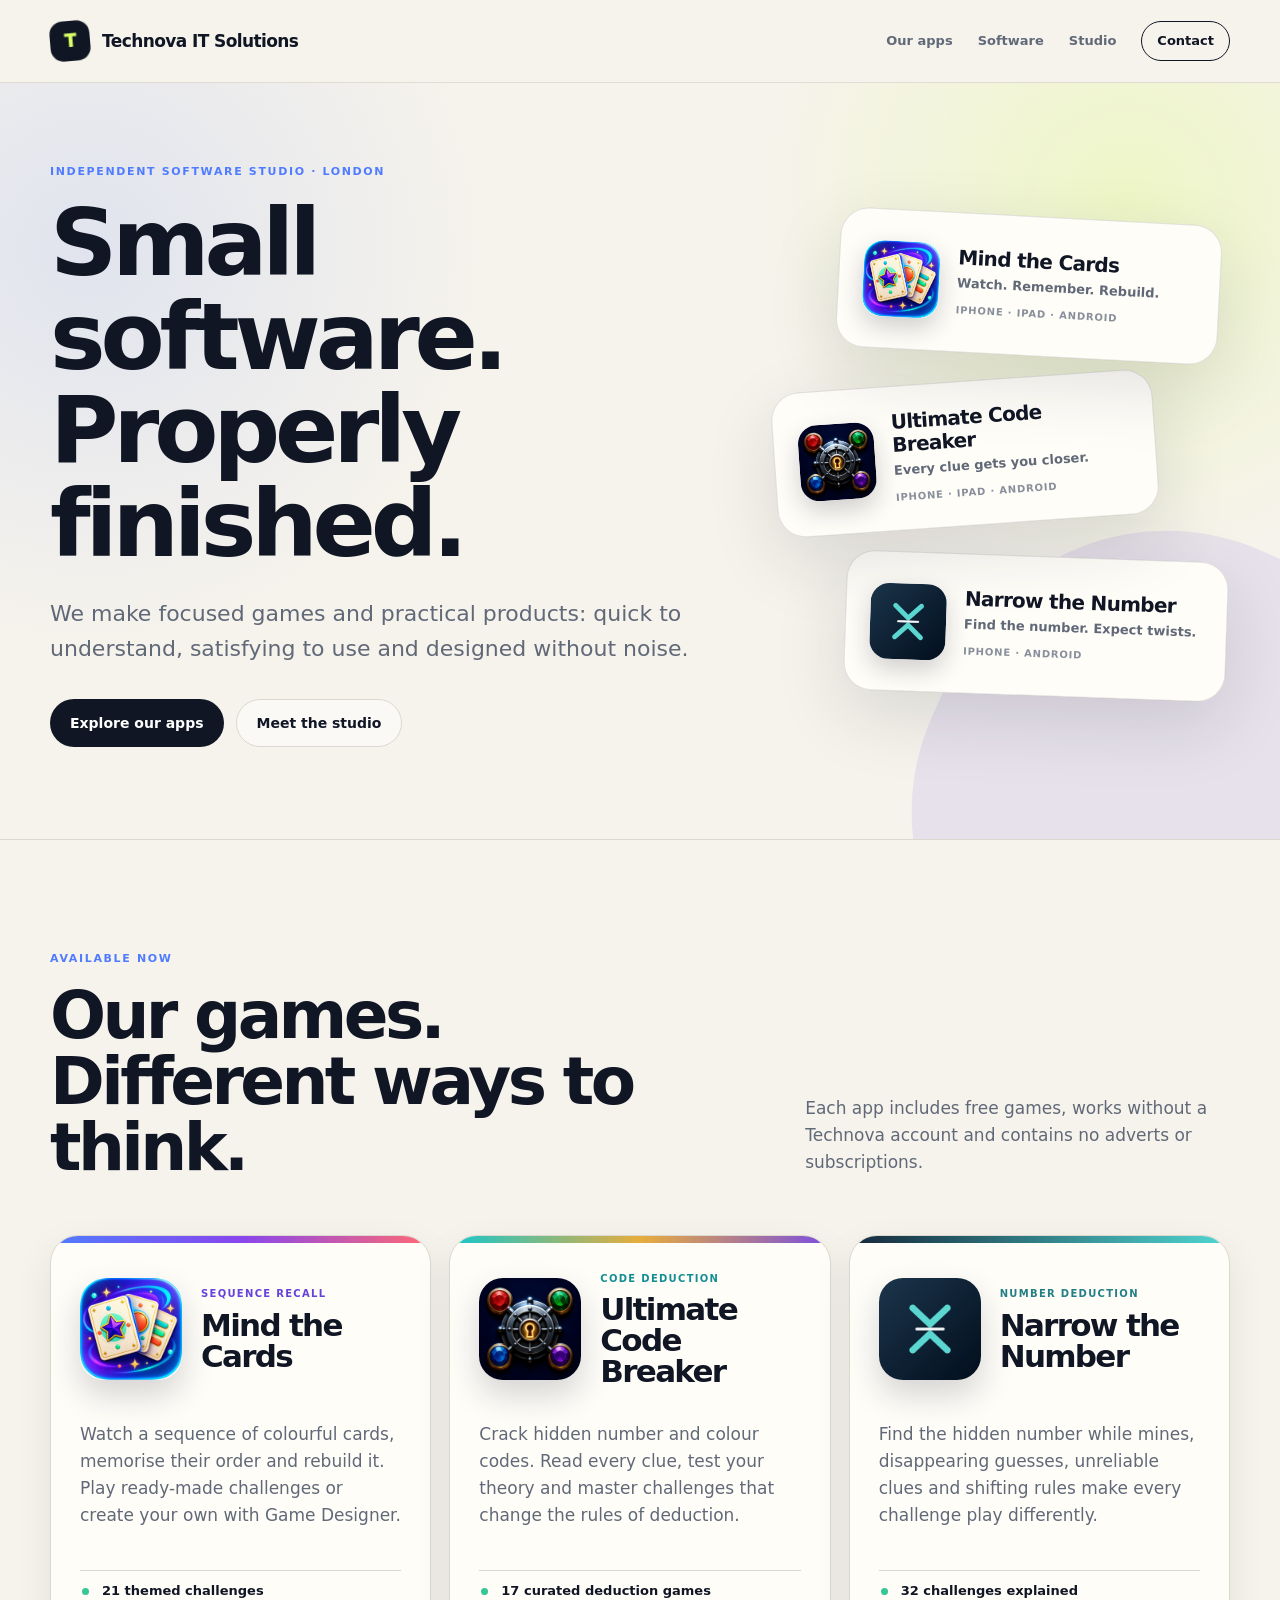
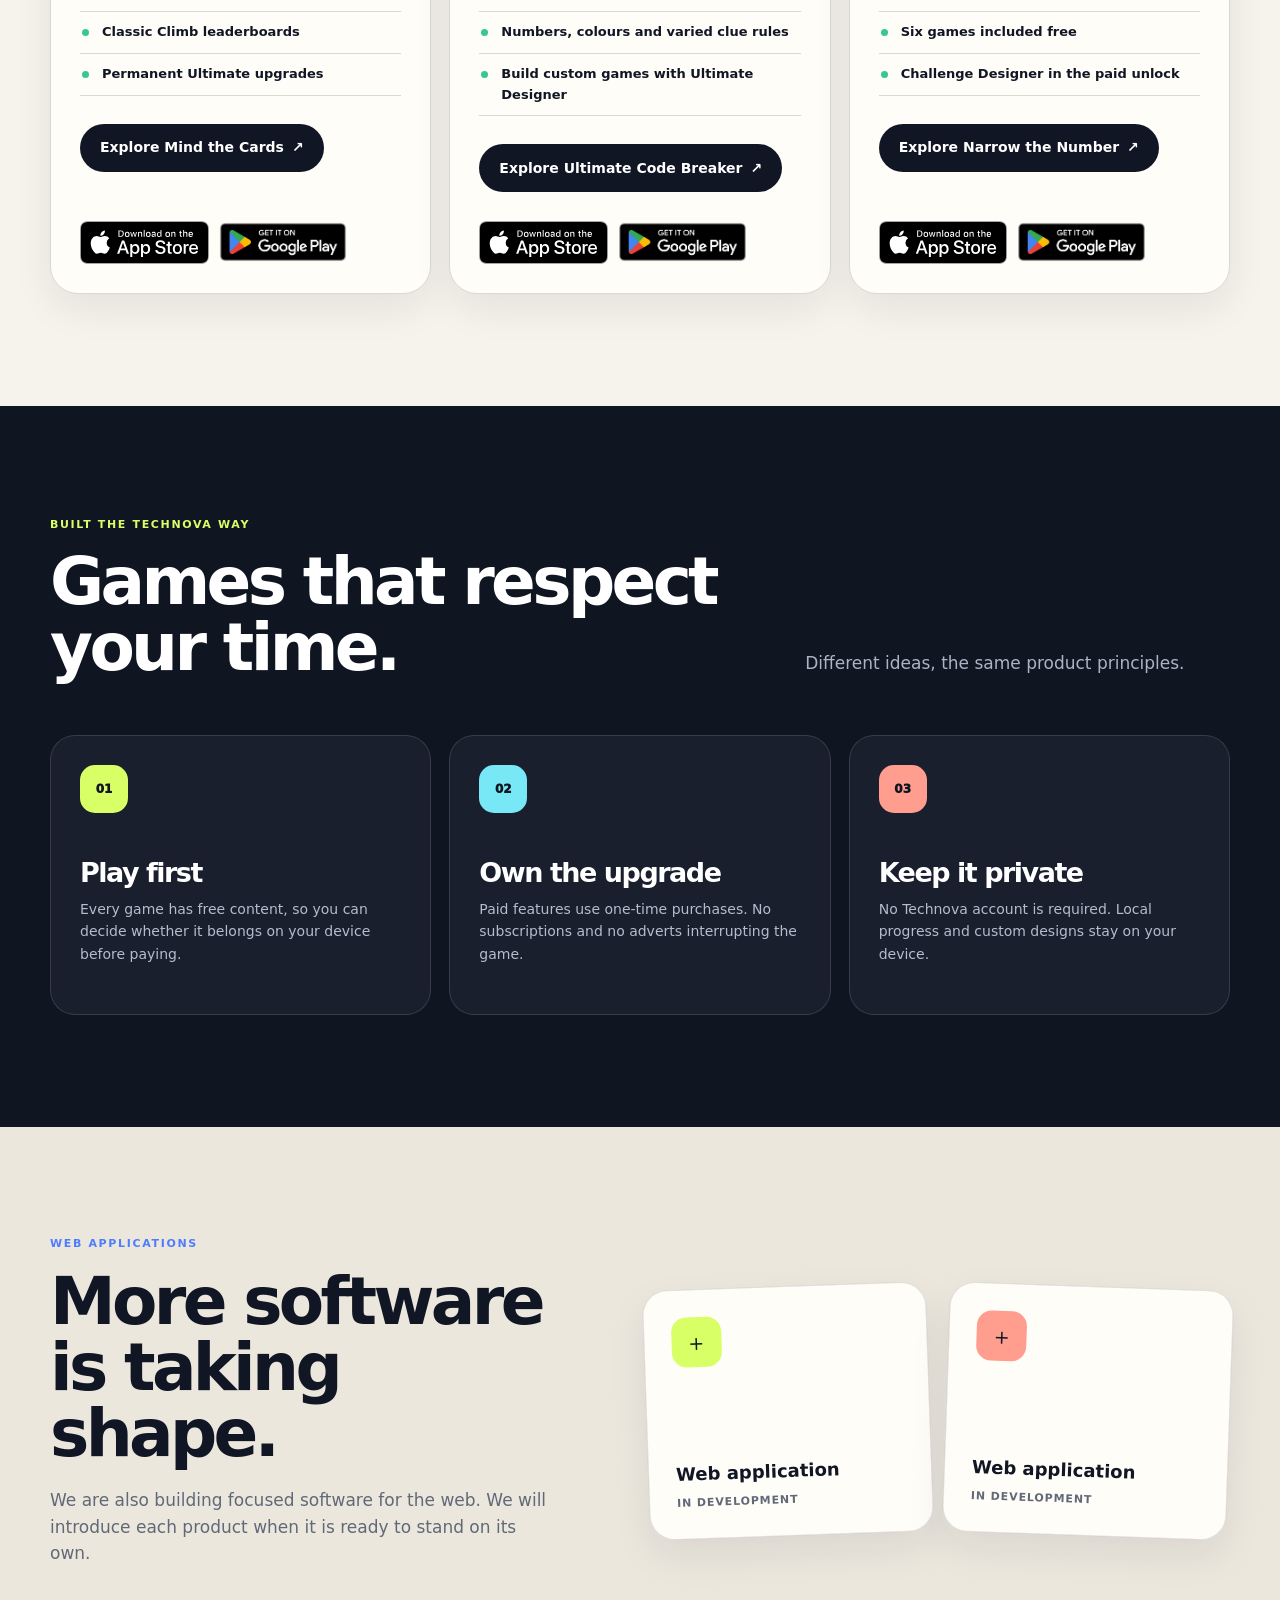
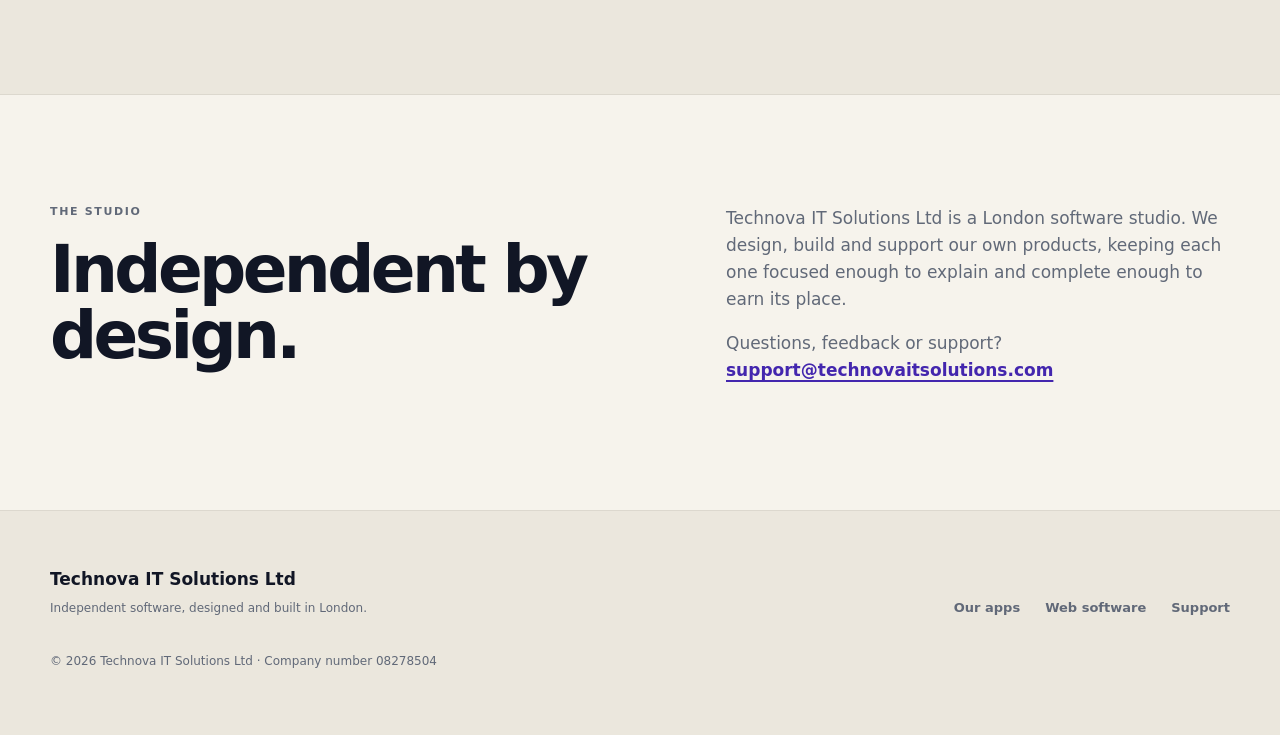
==== commit d6e525a8: "feat: launch corporate mobile app portfolio" ====
--- a/index.html
+++ b/index.html
@@ -3,23 +3,20 @@
 <head>
   <meta charset="utf-8">
   <meta name="viewport" content="width=device-width, initial-scale=1">
-  <meta name="robots" content="noindex, nofollow">
-  <title>Technova IT Solutions — Focused software, built in London</title>
-  <meta name="description" content="Technova IT Solutions is an independent London software studio behind Narrow the Number and Mind the Cards.">
-  <meta name="theme-color" content="#111625">
+  <title>Technova IT Solutions — Independent software, built in London</title>
+  <meta name="description" content="Technova IT Solutions is the independent London studio behind Mind the Cards, Ultimate Code Breaker and Narrow the Number.">
+  <meta name="theme-color" content="#f6f3ec">
   <link rel="canonical" href="https://technovaitsolutions.com/">
   <link rel="icon" href="/favicon.ico">
-  <link rel="stylesheet" href="/portfolio.css">
+  <link rel="stylesheet" href="/portfolio.css?v=20260906-1">
   <meta property="og:type" content="website">
   <meta property="og:title" content="Technova IT Solutions">
-  <meta property="og:description" content="Focused software, built in London. Play Narrow the Number and meet Mind the Cards.">
+  <meta property="og:description" content="Independent software, built in London. Discover our mobile games.">
   <meta property="og:url" content="https://technovaitsolutions.com/">
   <meta name="twitter:card" content="summary">
-  <script src="/local-preview.js" defer></script>
 </head>
 <body>
   <a class="skip-link" href="#main-content">Skip to main content</a>
-  <p class="local-preview" data-local-only hidden>Local preview · Nothing on this page is published</p>
 
   <header class="site-header">
     <div class="site-shell header-inner">
@@ -28,8 +25,8 @@
         <span>Technova <abbr title="Information technology">IT</abbr> Solutions</span>
       </a>
       <nav class="site-nav" aria-label="Primary navigation">
-        <a href="#narrow-the-number">Narrow the Number</a>
-        <a href="#mind-the-cards">Mind the Cards</a>
+        <a href="#apps">Our apps</a>
+        <a href="#software">Software</a>
         <a href="#studio">Studio</a>
         <a href="mailto:support@technovaitsolutions.com">Contact</a>
       </nav>
@@ -42,150 +39,96 @@
         <div class="hero-copy-wrap">
           <p class="eyebrow">Independent software studio · London</p>
           <h1>Small software.<br>Properly finished.</h1>
-          <p class="hero-copy">We build focused games and practical products: quick to understand, satisfying to use, and made without noise.</p>
+          <p class="hero-copy">We make focused games and practical products: quick to understand, satisfying to use and designed without noise.</p>
           <div class="hero-actions">
-            <a class="primary-action" href="#narrow-the-number">Play Narrow the Number</a>
-            <a class="secondary-action" href="#mind-the-cards">Meet Mind the Cards</a>
-            <a class="secondary-action" href="#studio">About the studio</a>
+            <a class="primary-action" href="#apps">Explore our apps</a>
+            <a class="secondary-action" href="#studio">Meet the studio</a>
           </div>
         </div>
 
-        <div class="release-stack" aria-label="Technova product slate">
-          <article class="release-card">
-            <span class="mind-icon" aria-hidden="true"><i>★</i><i>●</i><i>≡</i></span>
-            <div><strong>Mind the Cards</strong><span>Coming soon</span></div>
+        <div class="release-stack" aria-label="Technova mobile apps">
+          <a class="release-card release-minka" href="https://mindthecards.technovaitsolutions.com/">
+            <img src="/img/mind-the-cards-icon.png?v=20260906-1" width="76" height="76" alt="">
+            <div><strong>Mind the Cards</strong><span>Watch. Remember. Rebuild.</span><small>iPhone · iPad · Android</small></div>
+          </a>
+          <a class="release-card release-cathy" href="https://codebreaker.technovaitsolutions.com/">
+            <img src="/img/ultimate-code-breaker-icon.png?v=20260906-1" width="76" height="76" alt="">
+            <div><strong>Ultimate Code Breaker</strong><span>Every clue gets you closer.</span><small>iPhone · iPad · Android</small></div>
+          </a>
+          <a class="release-card release-linsey" href="https://narrow.technovaitsolutions.com/">
+            <img src="/img/narrow-the-number-icon.png?v=20260906-1" width="76" height="76" alt="">
+            <div><strong>Narrow the Number</strong><span>Find the number. Expect twists.</span><small>iPhone · Android</small></div>
+          </a>
+        </div>
+      </div>
+    </section>
+
+    <section class="apps-section" id="apps">
+      <div class="site-shell">
+        <div class="section-intro">
+          <div><p class="eyebrow">Available now</p><h2>Our games.<br>Different ways to think.</h2></div>
+          <p>Each app includes free games, works without a Technova account and contains no adverts or subscriptions.</p>
+        </div>
+
+        <div class="app-grid">
+          <article class="app-card app-card-minka">
+            <div class="app-card-head"><img src="/img/mind-the-cards-icon.png?v=20260906-1" width="112" height="112" alt="Mind the Cards app icon"><div><p class="card-kicker">Sequence recall</p><h3>Mind the Cards</h3></div></div>
+            <p class="app-summary">Watch a sequence of colourful cards, memorise their order and rebuild it. Play ready-made challenges or create your own with Game Designer.</p>
+            <ul class="app-facts"><li>21 themed challenges</li><li>Classic Climb leaderboards</li><li>Permanent Ultimate upgrades</li></ul>
+            <a class="product-action" href="https://mindthecards.technovaitsolutions.com/">Explore Mind the Cards <span aria-hidden="true">↗</span></a>
+            <div class="store-actions" aria-label="Download Mind the Cards">
+              <a href="https://apps.apple.com/gb/app/mind-the-cards/id6746877412" aria-label="Download Mind the Cards on the App Store"><img class="app-store-badge" src="/img/download-on-app-store.svg" width="181" height="54" alt="Download on the App Store"></a>
+              <a href="https://play.google.com/store/apps/details?id=com.technovaitsolutions.recallfun" aria-label="Get Mind the Cards on Google Play"><img class="google-play-badge" src="/img/get-it-on-google-play.png" width="196" height="76" alt="Get it on Google Play"></a>
+            </div>
           </article>
-          <article class="release-card release-featured release-number">
-            <span class="number-icon" aria-hidden="true"><i>12</i><b>?</b></span>
-            <div><strong>Narrow the Number</strong><span>Available on the App Store</span></div>
+
+          <article class="app-card app-card-cathy">
+            <div class="app-card-head"><img src="/img/ultimate-code-breaker-icon.png?v=20260906-1" width="112" height="112" alt="Ultimate Code Breaker app icon"><div><p class="card-kicker">Code deduction</p><h3>Ultimate Code Breaker</h3></div></div>
+            <p class="app-summary">Crack hidden number and colour codes. Read every clue, test your theory and master challenges that change the rules of deduction.</p>
+            <ul class="app-facts"><li>17 curated deduction games</li><li>Numbers, colours and varied clue rules</li><li>Build custom games with Ultimate Designer</li></ul>
+            <a class="product-action" href="https://codebreaker.technovaitsolutions.com/">Explore Ultimate Code Breaker <span aria-hidden="true">↗</span></a>
+            <div class="store-actions" aria-label="Download Ultimate Code Breaker">
+              <a href="https://apps.apple.com/gb/app/ultimate-code-breaker/id6798009711" aria-label="Download Ultimate Code Breaker on the App Store"><img class="app-store-badge" src="/img/download-on-app-store.svg" width="181" height="54" alt="Download on the App Store"></a>
+              <a href="https://play.google.com/store/apps/details?id=com.technovaitsolutions.cathy" aria-label="Get Ultimate Code Breaker on Google Play"><img class="google-play-badge" src="/img/get-it-on-google-play.png" width="196" height="76" alt="Get it on Google Play"></a>
+            </div>
           </article>
-          <article class="release-card release-placeholder">
-            <span class="placeholder-mark placeholder-mark-alt" aria-hidden="true">●</span>
-            <div><strong>Coming soon</strong><span>More from Technova</span></div>
+
+          <article class="app-card app-card-linsey">
+            <div class="app-card-head"><img src="/img/narrow-the-number-icon.png?v=20260906-1" width="112" height="112" alt="Narrow the Number app icon"><div><p class="card-kicker">Number deduction</p><h3>Narrow the Number</h3></div></div>
+            <p class="app-summary">Find the hidden number while mines, disappearing guesses, unreliable clues and shifting rules make every challenge play differently.</p>
+            <ul class="app-facts"><li>32 challenges explained</li><li>Six games included free</li><li>Challenge Designer in the paid unlock</li></ul>
+            <a class="product-action" href="https://narrow.technovaitsolutions.com/">Explore Narrow the Number <span aria-hidden="true">↗</span></a>
+            <div class="store-actions" aria-label="Download Narrow the Number">
+              <a href="https://apps.apple.com/gb/app/narrow-the-number/id6807072615" aria-label="Download Narrow the Number on the App Store"><img class="app-store-badge" src="/img/download-on-app-store.svg" width="181" height="54" alt="Download on the App Store"></a>
+              <a href="https://play.google.com/store/apps/details?id=com.technovaitsolutions.linsey" aria-label="Get Narrow the Number on Google Play"><img class="google-play-badge" src="/img/get-it-on-google-play.png" width="196" height="76" alt="Get it on Google Play"></a>
+            </div>
           </article>
         </div>
       </div>
     </section>
 
-    <section class="product-spotlight" id="mind-the-cards">
-      <div class="site-shell spotlight-grid">
-        <div class="spotlight-visual">
-          <div class="visual-glow" aria-hidden="true"></div>
-          <div class="memory-console" role="img" aria-label="Mind the Cards game screen showing an Animal Parade sequence being rebuilt">
-            <div class="console-title"><strong>Animal Parade</strong><span>?</span></div>
-            <div class="console-panel">
-              <p>Rebuild the sequence</p>
-              <small>Tap cards in the order you remember</small>
-              <div class="answer-row">
-                <span class="answer-card answer-tiger">🐯<b>1</b></span>
-                <span class="answer-card answer-penguin">🐧<b>2</b></span>
-                <span class="answer-card answer-empty">★<b>3</b></span>
-                <span class="answer-card answer-empty">★<b>4</b></span>
-                <span class="answer-card answer-empty">★<b>5</b></span>
-              </div>
-            </div>
-            <div class="console-tray"><span>🐯</span><span>🐧</span><span>🐘</span><span>🐒</span><span>🦁</span><span>🦒</span></div>
-            <div class="console-button">Check answer</div>
-          </div>
-          <div class="floating-card floating-card-one" aria-hidden="true"><span>★</span></div>
-          <div class="floating-card floating-card-two" aria-hidden="true"><span>●</span></div>
-        </div>
-        <div class="spotlight-copy">
-          <p class="eyebrow eyebrow-light">Introducing Mind the Cards</p>
-          <h2>Watch. Remember. Rebuild.</h2>
-          <p>Cards appear one by one, then disappear. Rebuild their exact order from the complete tray—and find out how much of the sequence you really held.</p>
-          <ul class="feature-list">
-            <li><strong>21 themed games</strong><span>Animals, emojis, flags, music, mythology and more.</span></li>
-            <li><strong>A fresh challenge every round</strong><span>Change the cards, length, speed and way you remember.</span></li>
-            <li><strong>Your progress stays yours</strong><span>No adverts, no account and no developer tracking.</span></li>
-          </ul>
-          <a class="product-action" data-product-link href="https://mindthecards.technovaitsolutions.com/">Explore Mind the Cards <span aria-hidden="true">↗</span></a>
-          <p class="launch-note">The standalone product page is ready locally. Store links will be added when the app launches.</p>
+    <section class="principles-section" aria-labelledby="principles-title">
+      <div class="site-shell">
+        <div class="section-intro section-intro-dark"><div><p class="eyebrow eyebrow-lime">Built the Technova way</p><h2 id="principles-title">Games that respect your time.</h2></div><p>Different ideas, the same product principles.</p></div>
+        <div class="principle-grid">
+          <article><span aria-hidden="true">01</span><h3>Play first</h3><p>Every game has free content, so you can decide whether it belongs on your device before paying.</p></article>
+          <article><span aria-hidden="true">02</span><h3>Own the upgrade</h3><p>Paid features use one-time purchases. No subscriptions and no adverts interrupting the game.</p></article>
+          <article><span aria-hidden="true">03</span><h3>Keep it private</h3><p>No Technova account is required. Local progress and custom designs stay on your device.</p></article>
         </div>
       </div>
     </section>
 
-    <section class="section" id="how-it-plays">
-      <div class="site-shell">
-        <div class="section-intro">
-          <div><p class="eyebrow">The game loop</p><h2>One round. Three clear beats.</h2></div>
-          <p>Mind the Cards is built around recall rather than matching. Nothing stays face-up to help you.</p>
-        </div>
-        <ol class="step-grid">
-          <li class="step-card"><span class="step-number">01</span><span class="step-icon icon-cyan" aria-hidden="true">◉</span><h3>Watch</h3><p>Cards appear one at a time. Notice both the picture and its position.</p></li>
-          <li class="step-card"><span class="step-number">02</span><span class="step-icon icon-gold" aria-hidden="true">✦</span><h3>Remember</h3><p>The sequence disappears. Keep the order in mind while the tray arrives.</p></li>
-          <li class="step-card"><span class="step-number">03</span><span class="step-icon icon-mint" aria-hidden="true">↺</span><h3>Rebuild</h3><p>Tap the cards in sequence, check your answer and review every position.</p></li>
-        </ol>
-      </div>
-    </section>
-
-    <section class="section feature-section">
-      <div class="site-shell">
-        <div class="section-intro">
-          <div><p class="eyebrow">Make it your game</p><h2>From a quick round to rules of your own.</h2></div>
-          <p>Four games are free. Permanent upgrades open the complete collection, advanced controls and Game Designer.</p>
-        </div>
-        <div class="capability-grid">
-          <article class="capability-card capability-library">
-            <p class="card-kicker">The collection</p>
-            <h3>Twenty-one ways to test the same skill.</h3>
-            <p>Switch between pictures, symbols, places and familiar objects. Pin favourites, search the library and track results by game.</p>
-            <div class="deck-row" aria-label="Example Mind the Cards themes"><span>🐯</span><span>😀</span><span>✈️</span><span>🎵</span><span>🎲</span><span>⚡</span></div>
-          </article>
-          <article class="capability-card capability-designer">
-            <p class="card-kicker">Game Designer</p>
-            <h3>Your cards. Your rules.</h3>
-            <p>Choose a card set, use 3–100 cards, tune timing from 0.1–10 seconds, allow repeats or hide labels. Play immediately or save the design.</p>
-            <div class="designer-controls" aria-hidden="true"><span>Cards <b>12</b></span><span>Speed <b>1.4 s</b></span><span>Labels <b>Hidden</b></span></div>
-          </article>
-          <article class="capability-card capability-purchase">
-            <p class="card-kicker">Simple ownership</p>
-            <h3>Free to start. Pay once for more.</h3>
-            <p>No subscriptions and no adverts. Play four included games free, then choose Pro or Pro Designer as a permanent upgrade.</p>
-            <div class="purchase-line"><span>Free</span><span>Pro</span><span>Pro Designer</span></div>
-          </article>
+    <section class="software-section" id="software">
+      <div class="site-shell software-grid">
+        <div><p class="eyebrow">Web applications</p><h2>More software is taking shape.</h2><p>We are also building focused software for the web. We will introduce each product when it is ready to stand on its own.</p></div>
+        <div class="placeholder-grid" aria-label="Future Technova web applications">
+          <article><span aria-hidden="true">＋</span><div><strong>Web application</strong><small>In development</small></div></article>
+          <article><span aria-hidden="true">＋</span><div><strong>Web application</strong><small>In development</small></div></article>
         </div>
       </div>
     </section>
 
-    <section class="number-spotlight" id="narrow-the-number">
-      <div class="site-shell number-grid">
-        <div class="number-copy">
-          <p class="eyebrow">Available now on iPhone</p>
-          <h2>Find the number.<br>The rules fight back.</h2>
-          <p>High or low gets you started. Then mines occupy the clever moves, your guesses disappear, the keypad scrambles and the board starts lying about what you pressed.</p>
-          <ul class="number-facts">
-            <li><strong>11 combinable twists</strong><span>Mines, forbidden numbers, hidden guesses, lies, clocks, rewards and more.</span></li>
-            <li><strong>32 explained challenges</strong><span>Six are free. A permanent £2.99 purchase unlocks the other 26 and Challenge Designer.</span></li>
-            <li><strong>No adverts or account</strong><span>Your challenges and progress stay on your phone, and play works offline.</span></li>
-          </ul>
-          <div class="hero-actions">
-            <a class="product-action number-action" data-linsey-link href="https://narrow.technovaitsolutions.com/">Explore Narrow the Number <span aria-hidden="true">↗</span></a>
-            <a class="secondary-action" href="https://apps.apple.com/gb/app/narrow-the-number/id6807072615">Download on the App Store</a>
-          </div>
-        </div>
-        <div class="number-visual" role="img" aria-label="Narrow the Number game board showing a Minefield challenge and a mined guess">
-          <div class="number-window">
-            <div class="number-window-head"><span>Minefield</span><small>1–200 · 14 guesses</small></div>
-            <div class="range-track"><span>1</span><i></i><b>200</b></div>
-            <div class="guess-result"><small>Your guess</small><strong>100</strong><span>Mine</span></div>
-            <p>That guess revealed nothing. Narrow the range without stepping on the obvious move.</p>
-            <div class="number-keypad" aria-hidden="true"><span>1</span><span>2</span><span>3</span><span>4</span><span>5</span><span>6</span><span>7</span><span>8</span><span>9</span><span>⌫</span><span>0</span><span>Go</span></div>
-          </div>
-        </div>
-      </div>
-    </section>
-
-    <section class="coming-soon-section" aria-labelledby="coming-soon-title">
-      <div class="site-shell coming-soon-grid">
-        <div><p class="eyebrow eyebrow-lime">The next releases</p><h2 id="coming-soon-title">More is taking shape.</h2><p>We will introduce new products here when they are ready to stand on their own.</p></div>
-        <div class="placeholder-grid" aria-label="Future Technova products">
-          <article><span aria-hidden="true">＋</span><strong>Coming soon</strong></article>
-        </div>
-      </div>
-    </section>
-
-    <section class="section studio-section" id="studio">
+    <section class="studio-section" id="studio">
       <div class="site-shell studio-grid">
         <div><p class="eyebrow">The studio</p><h2>Independent by design.</h2></div>
         <div><p>Technova IT Solutions Ltd is a London software studio. We design, build and support our own products, keeping each one focused enough to explain and complete enough to earn its place.</p><p>Questions, feedback or support? <!--email_off--><a href="mailto:support@technovaitsolutions.com">support@technovaitsolutions.com</a><!--/email_off--></p></div>
@@ -196,7 +139,7 @@
   <footer class="site-footer">
     <div class="site-shell footer-grid">
       <div><strong>Technova <abbr title="Information technology">IT</abbr> Solutions Ltd</strong><p>Independent software, designed and built in London.</p></div>
-      <nav aria-label="Footer navigation"><a href="#narrow-the-number">Narrow the Number</a><a href="#mind-the-cards">Mind the Cards</a><a href="mailto:support@technovaitsolutions.com">Support</a></nav>
+      <nav aria-label="Footer navigation"><a href="#apps">Our apps</a><a href="#software">Web software</a><a href="mailto:support@technovaitsolutions.com">Support</a></nav>
       <p class="copyright">© 2026 Technova IT Solutions Ltd · Company number 08278504</p>
     </div>
   </footer>
--- a/portfolio.css
+++ b/portfolio.css
@@ -1,7 +1,7 @@
 :root {
   color-scheme: light;
   --ink: #111625;
-  --muted: #5e6675;
+  --muted: #616978;
   --paper: #f6f3ec;
   --panel: #fffdf8;
   --line: #dcd8ce;
@@ -9,19 +9,17 @@
   --blue: #4f7cff;
   --violet: #6543db;
   --violet-dark: #4326ae;
-  --violet-wash: #eee8ff;
   --cyan: #35c4dd;
   --mint: #36c797;
-  --coral: #f57968;
   --gold: #f0b83f;
+  --orange: #e9733a;
   --dark: #101522;
-  --shadow: 0 24px 70px rgba(25, 31, 45, 0.13);
+  --shadow: 0 24px 70px rgba(25, 31, 45, .13);
   --shell: min(1180px, calc(100% - 40px));
   font-family: Inter, ui-sans-serif, system-ui, -apple-system, BlinkMacSystemFont, "Segoe UI", sans-serif;
 }
 
 * { box-sizing: border-box; }
-
 html { scroll-behavior: smooth; }
 
 body {
@@ -36,11 +34,13 @@
 img { display: block; max-width: 100%; }
 a { color: inherit; }
 abbr { text-decoration: none; }
-
-.site-shell {
-  width: var(--shell);
-  margin-inline: auto;
-}
+h1, h2, h3, p { margin-top: 0; }
+h1, h2, h3 { line-height: 1; letter-spacing: -.055em; }
+h1 { max-width: 720px; margin-bottom: 27px; font-size: clamp(55px, 7.3vw, 94px); }
+h2 { margin-bottom: 20px; font-size: clamp(40px, 5.2vw, 66px); }
+h3 { margin-bottom: 12px; font-size: 28px; }
+
+.site-shell { width: var(--shell); margin-inline: auto; }
 
 .skip-link {
   position: fixed;
@@ -55,28 +55,7 @@
 }
 
 .skip-link:focus { transform: translateY(0); }
-
-:focus-visible {
-  outline: 3px solid var(--blue);
-  outline-offset: 4px;
-}
-
-.local-preview {
-  position: fixed;
-  z-index: 80;
-  right: 14px;
-  bottom: 14px;
-  margin: 0;
-  padding: 8px 12px;
-  border: 1px solid rgba(255, 255, 255, .2);
-  border-radius: 999px;
-  color: white;
-  background: rgba(17, 22, 37, .92);
-  box-shadow: 0 8px 24px rgba(0, 0, 0, .22);
-  font-size: 11px;
-  font-weight: 800;
-  letter-spacing: .03em;
-}
+:focus-visible { outline: 3px solid var(--blue); outline-offset: 4px; }
 
 .site-header {
   position: sticky;
@@ -118,30 +97,10 @@
   transform: rotate(-5deg);
 }
 
-.site-nav,
-.site-footer nav {
-  display: flex;
-  align-items: center;
-  gap: 25px;
-}
-
-.site-nav a,
-.site-footer nav a {
-  color: var(--muted);
-  font-size: 13px;
-  font-weight: 780;
-  text-decoration: none;
-}
-
-.site-nav a:hover,
-.site-footer nav a:hover { color: var(--violet); }
-
-.site-nav a:last-child {
-  padding: 9px 15px;
-  border: 1px solid var(--ink);
-  border-radius: 999px;
-  color: var(--ink);
-}
+.site-nav, .site-footer nav { display: flex; align-items: center; gap: 25px; }
+.site-nav a, .site-footer nav a { color: var(--muted); font-size: 13px; font-weight: 780; text-decoration: none; }
+.site-nav a:hover, .site-footer nav a:hover { color: var(--violet); }
+.site-nav a:last-child { padding: 9px 15px; border: 1px solid var(--ink); border-radius: 999px; color: var(--ink); }
 
 .hero {
   position: relative;
@@ -149,8 +108,8 @@
   overflow: hidden;
   border-bottom: 1px solid var(--line);
   background:
-    radial-gradient(circle at 7% 22%, rgba(79, 124, 255, .12), transparent 25rem),
-    radial-gradient(circle at 88% 16%, rgba(217, 255, 102, .25), transparent 23rem),
+    radial-gradient(circle at 7% 22%, rgba(79, 124, 255, .13), transparent 25rem),
+    radial-gradient(circle at 88% 16%, rgba(217, 255, 102, .28), transparent 23rem),
     var(--paper);
 }
 
@@ -169,14 +128,12 @@
 
 .hero-grid {
   display: grid;
-  min-height: 700px;
-  grid-template-columns: minmax(0, 1.05fr) minmax(360px, .72fr);
-  align-items: center;
-  gap: 80px;
+  min-height: 710px;
+  grid-template-columns: minmax(0, 1.02fr) minmax(390px, .72fr);
+  align-items: center;
+  gap: 78px;
   padding-block: 82px 92px;
 }
-
-.hero-copy-wrap { min-width: 0; }
 
 .eyebrow {
   margin: 0 0 17px;
@@ -188,47 +145,10 @@
   text-transform: uppercase;
 }
 
-h1, h2, h3, p { margin-top: 0; }
-
-h1,
-h2,
-h3 {
-  line-height: 1;
-  letter-spacing: -.055em;
-}
-
-h1 {
-  max-width: 720px;
-  margin-bottom: 27px;
-  font-size: clamp(55px, 7.3vw, 94px);
-}
-
-h2 {
-  margin-bottom: 20px;
-  font-size: clamp(40px, 5.2vw, 66px);
-}
-
-h3 {
-  margin-bottom: 12px;
-  font-size: 26px;
-}
-
-.hero-copy {
-  max-width: 650px;
-  margin-bottom: 32px;
-  color: var(--muted);
-  font-size: clamp(18px, 2vw, 22px);
-}
-
-.hero-actions {
-  display: flex;
-  flex-wrap: wrap;
-  gap: 12px;
-}
-
-.primary-action,
-.secondary-action,
-.product-action {
+.hero-copy { max-width: 650px; margin-bottom: 32px; color: var(--muted); font-size: clamp(18px, 2vw, 22px); }
+.hero-actions { display: flex; flex-wrap: wrap; gap: 12px; }
+
+.primary-action, .secondary-action, .product-action {
   display: inline-flex;
   min-height: 48px;
   align-items: center;
@@ -241,979 +161,180 @@
   transition: transform 150ms ease, box-shadow 150ms ease;
 }
 
-.primary-action {
-  color: white;
-  background: var(--ink);
-}
-
-.secondary-action {
-  border: 1px solid var(--line);
-  background: rgba(255, 255, 255, .55);
-}
-
-.primary-action:hover,
-.secondary-action:hover,
-.product-action:hover {
-  box-shadow: 0 12px 28px rgba(25, 31, 45, .14);
-  transform: translateY(-2px);
-}
-
-.release-stack {
-  position: relative;
-  min-height: 430px;
-}
+.primary-action { color: white; background: var(--ink); }
+.secondary-action { border: 1px solid var(--line); background: rgba(255, 255, 255, .55); }
+.primary-action:hover, .secondary-action:hover, .product-action:hover { box-shadow: 0 12px 28px rgba(25, 31, 45, .14); transform: translateY(-2px); }
+
+.release-stack { position: relative; min-height: 480px; }
 
 .release-card {
   position: absolute;
   display: flex;
-  width: min(350px, 92%);
-  min-height: 128px;
-  align-items: center;
-  gap: 17px;
-  padding: 25px;
+  width: min(382px, 96%);
+  min-height: 140px;
+  align-items: center;
+  gap: 18px;
+  padding: 24px;
   border: 1px solid rgba(18, 24, 38, .12);
-  border-radius: 27px;
+  border-radius: 28px;
   background: var(--panel);
   box-shadow: var(--shadow);
-}
-
-.release-card:first-child {
-  top: 0;
-  right: 15px;
-  z-index: 3;
-  transform: rotate(3deg);
-}
-
-.release-card:nth-child(2) {
-  top: 145px;
-  left: 0;
-  z-index: 2;
-  transform: rotate(-5deg);
-}
-
-.release-card:nth-child(3) {
-  right: 0;
-  bottom: 0;
-  transform: rotate(2deg);
-}
-
-.release-featured {
-  color: white;
-  border-color: rgba(255, 255, 255, .22);
-  background: linear-gradient(135deg, #2e205f, var(--violet));
-}
-
-.mind-icon {
-  position: relative;
-  width: 58px;
-  height: 58px;
-  flex: 0 0 auto;
-  border-radius: 16px;
-  background: linear-gradient(145deg, #4820b2, #7959ec);
-  box-shadow: 0 8px 20px rgba(0, 0, 0, .24);
-}
-
-.mind-icon i {
-  position: absolute;
-  display: grid;
-  width: 25px;
-  height: 34px;
-  place-items: center;
-  border: 2px solid white;
-  border-radius: 7px;
-  color: #2f2359;
-  background: #fff9e9;
-  font-size: 11px;
-  font-style: normal;
-  font-weight: 950;
-  box-shadow: 0 3px 7px rgba(0, 0, 0, .18);
-}
-
-.mind-icon i:first-child { top: 12px; left: 7px; color: #5d35d2; transform: rotate(-9deg); }
-.mind-icon i:nth-child(2) { top: 9px; left: 17px; color: var(--coral); }
-.mind-icon i:last-child { top: 13px; right: 6px; color: var(--mint); transform: rotate(9deg); }
-
-.release-number {
-  background: linear-gradient(145deg, #e78336, #d65e23);
-}
-
-.number-icon {
-  position: relative;
-  display: grid;
-  width: 58px;
-  height: 58px;
-  flex: 0 0 auto;
-  place-items: center;
-  border: 2px solid rgba(255, 255, 255, .72);
-  border-radius: 16px;
-  color: #fff8ed;
-  background: #231b38;
-  box-shadow: 0 8px 20px rgba(0, 0, 0, .22);
-}
-
-.number-icon i {
-  font-size: 20px;
-  font-style: normal;
-  font-weight: 950;
-}
-
-.number-icon b {
-  position: absolute;
-  right: -7px;
-  bottom: -7px;
-  display: grid;
-  width: 24px;
-  height: 24px;
-  place-items: center;
-  border: 2px solid #231b38;
-  border-radius: 50%;
-  color: #231b38;
-  background: var(--lime);
-  font-size: 12px;
-}
-
-.placeholder-mark {
-  display: grid;
-  width: 58px;
-  height: 58px;
-  flex: 0 0 auto;
-  place-items: center;
-  border-radius: 16px;
-  color: var(--ink);
-  background: var(--lime);
-  font-size: 23px;
-}
-
-.placeholder-mark-alt {
-  color: white;
-  background: var(--coral);
-}
-
-.release-card strong,
-.release-card span { display: block; }
-
-.release-card strong {
-  margin-bottom: 4px;
-  font-size: 19px;
-  line-height: 1.2;
-  letter-spacing: -.03em;
-}
-
-.release-card div > span {
-  color: var(--muted);
-  font-size: 12px;
-  font-weight: 780;
-}
-
-.release-featured div > span { color: #d8cffb; }
-
-.product-spotlight {
-  overflow: hidden;
-  padding-block: 118px;
-  color: white;
-  background:
-    radial-gradient(circle at 7% 30%, rgba(53, 196, 221, .16), transparent 28rem),
-    radial-gradient(circle at 88% 15%, rgba(101, 67, 219, .45), transparent 32rem),
-    var(--dark);
-}
-
-.spotlight-grid {
-  display: grid;
-  grid-template-columns: minmax(0, 1.18fr) minmax(330px, .62fr);
-  align-items: center;
-  gap: 70px;
-}
-
-.spotlight-visual {
-  position: relative;
-  min-width: 0;
-}
-
-.visual-glow {
-  position: absolute;
-  inset: 10% 5%;
-  border-radius: 50%;
-  background: rgba(101, 67, 219, .54);
-  filter: blur(55px);
-}
-
-.memory-console {
-  position: relative;
-  z-index: 2;
-  padding: 26px;
-  border: 8px solid rgba(255, 255, 255, .94);
-  border-radius: 27px;
-  color: #121b3d;
-  background: #fffaf0;
-  box-shadow: 0 35px 90px rgba(0, 0, 0, .44);
-  transform: rotate(-2deg);
-}
-
-.console-title {
-  display: flex;
-  align-items: center;
-  justify-content: space-between;
-  gap: 18px;
-  margin-bottom: 20px;
-}
-
-.console-title strong {
-  font-size: clamp(25px, 3.4vw, 43px);
-  letter-spacing: -.045em;
-}
-
-.console-title > span {
-  display: grid;
-  width: 36px;
-  height: 36px;
-  place-items: center;
-  border: 2px solid #172243;
-  border-radius: 50%;
-  font-weight: 950;
-}
-
-.console-panel {
-  padding: 19px;
-  border: 1px solid #decbb5;
-  border-radius: 18px;
-  background: rgba(255, 255, 255, .72);
-  box-shadow: inset 0 0 0 4px #fff6e7;
-  text-align: center;
-}
-
-.console-panel > p {
-  margin-bottom: 2px;
-  font-size: 18px;
-  font-weight: 950;
-  letter-spacing: .03em;
-  text-transform: uppercase;
-}
-
-.console-panel > small {
-  color: #5d6578;
-  font-size: 10px;
-  font-weight: 650;
-}
-
-.answer-row {
-  display: grid;
-  grid-template-columns: repeat(5, 1fr);
-  gap: 9px;
-  margin-top: 18px;
-}
-
-.answer-card {
-  position: relative;
-  display: grid;
-  aspect-ratio: .82;
-  place-items: center;
-  border: 2px solid #ddcfbd;
-  border-radius: 12px;
-  background: white;
-  font-size: clamp(19px, 3vw, 34px);
-}
-
-.answer-card b {
-  position: absolute;
-  top: -20px;
-  color: #1a2441;
-  font-size: 10px;
-}
-
-.answer-tiger { border-color: var(--coral); background: #fff0dc; }
-.answer-penguin { border-color: var(--cyan); background: #e8f9fd; }
-.answer-empty { color: #d8ccbb; border-style: dashed; background: #fffdf8; }
-
-.console-tray {
-  display: grid;
-  grid-template-columns: repeat(6, 1fr);
-  gap: 8px;
-  margin-top: 16px;
-  padding: 13px;
-  border: 1px solid #e1d4c4;
-  border-radius: 16px;
-  background: rgba(255, 255, 255, .55);
-}
-
-.console-tray span {
-  display: grid;
-  aspect-ratio: 1;
-  place-items: center;
-  border: 1px solid #d5c6b3;
-  border-radius: 10px;
-  background: white;
-  font-size: clamp(17px, 2.4vw, 28px);
-}
-
-.console-button {
-  margin-top: 16px;
-  padding: 11px;
-  border-radius: 12px;
-  color: white;
-  background: linear-gradient(180deg, #754fe8, #4a24bd);
-  font-size: 12px;
-  font-weight: 900;
-  text-align: center;
-  text-transform: uppercase;
-}
-
-.floating-card {
-  position: absolute;
-  z-index: 3;
-  display: grid;
-  width: 76px;
-  height: 96px;
-  place-items: center;
-  border: 4px solid white;
-  border-radius: 18px;
-  box-shadow: 0 18px 40px rgba(0, 0, 0, .28);
-  font-size: 30px;
-  font-weight: 900;
-}
-
-.floating-card-one {
-  top: -24px;
-  left: -20px;
-  color: var(--violet);
-  background: #fff1c9;
-  transform: rotate(-9deg);
-}
-
-.floating-card-two {
-  right: -17px;
-  bottom: -30px;
-  color: var(--coral);
-  background: #dffbff;
-  transform: rotate(7deg);
-}
-
-.eyebrow-light { color: #78e8f6; }
-
-.spotlight-copy > p:not(.eyebrow):not(.launch-note) {
-  color: #c6cede;
-  font-size: 18px;
-}
-
-.feature-list {
-  display: grid;
-  gap: 0;
-  margin: 33px 0;
-  padding: 0;
-  list-style: none;
-}
-
-.feature-list li {
-  position: relative;
-  padding: 17px 0 17px 31px;
-  border-top: 1px solid rgba(255, 255, 255, .12);
-}
-
-.feature-list li:last-child { border-bottom: 1px solid rgba(255, 255, 255, .12); }
-
-.feature-list li::before {
-  position: absolute;
-  top: 23px;
-  left: 0;
-  width: 9px;
-  height: 9px;
-  border-radius: 50%;
-  background: var(--mint);
-  content: "";
-}
-
-.feature-list strong,
-.feature-list span { display: block; }
-
-.feature-list strong {
-  font-size: 15px;
-}
-
-.feature-list span {
-  margin-top: 3px;
-  color: #aeb7c9;
-  font-size: 13px;
-}
-
-.product-action {
-  gap: 10px;
-  color: var(--ink);
-  background: var(--lime);
-}
-
-.launch-note {
-  margin: 15px 0 0;
-  color: #929db2;
-  font-size: 11px;
-}
-
-.section { padding-block: 108px; }
-
-.section-intro {
-  display: grid;
-  grid-template-columns: minmax(0, .9fr) minmax(300px, .55fr);
-  align-items: end;
-  gap: 60px;
-  margin-bottom: 53px;
-}
-
+  text-decoration: none;
+  transition: transform 180ms ease, box-shadow 180ms ease;
+}
+
+.release-card:first-child { top: 0; right: 10px; z-index: 3; transform: rotate(3deg); }
+.release-card:nth-child(2) { top: 165px; left: 0; z-index: 2; transform: rotate(-4deg); }
+.release-card:nth-child(3) { right: 3px; bottom: 0; transform: rotate(2deg); }
+.release-card:first-child:hover { transform: rotate(1deg) translateY(-4px); }
+.release-card:nth-child(2):hover { transform: rotate(-2deg) translateY(-4px); }
+.release-card:nth-child(3):hover { transform: rotate(0) translateY(-4px); }
+.release-card:hover { box-shadow: 0 30px 76px rgba(25, 31, 45, .2); }
+
+.release-card img { width: 76px; height: 76px; flex: 0 0 auto; border-radius: 19px; box-shadow: 0 10px 24px rgba(18, 24, 38, .2); }
+.release-card strong, .release-card span, .release-card small { display: block; }
+.release-card strong { margin-bottom: 4px; font-size: 20px; line-height: 1.16; letter-spacing: -.035em; }
+.release-card span { color: var(--muted); font-size: 13px; font-weight: 700; }
+.release-card small { margin-top: 8px; color: #888f9b; font-size: 10px; font-weight: 850; letter-spacing: .08em; text-transform: uppercase; }
+
+.apps-section { padding-block: 112px; }
+.section-intro { display: grid; grid-template-columns: minmax(0, .9fr) minmax(300px, .55fr); align-items: end; gap: 60px; margin-bottom: 54px; }
 .section-intro h2 { margin-bottom: 0; }
-
-.section-intro > p {
-  margin-bottom: 5px;
-  color: var(--muted);
-}
-
-.step-grid {
-  display: grid;
-  grid-template-columns: repeat(3, 1fr);
-  gap: 18px;
-  margin: 0;
-  padding: 0;
-  list-style: none;
-}
-
-.step-card {
+.section-intro > p { margin-bottom: 5px; color: var(--muted); }
+
+.app-grid { display: grid; grid-template-columns: repeat(3, minmax(0, 1fr)); gap: 18px; }
+
+.app-card {
   position: relative;
   overflow: hidden;
-  min-height: 310px;
-  padding: 27px;
+  display: flex;
+  min-width: 0;
+  min-height: 650px;
+  flex-direction: column;
+  padding: 29px;
   border: 1px solid var(--line);
-  border-radius: 25px;
+  border-radius: 28px;
   background: var(--panel);
-  box-shadow: 0 13px 34px rgba(25, 31, 45, .07);
-}
-
-.step-card::after {
-  position: absolute;
-  right: -52px;
-  bottom: -55px;
-  width: 150px;
-  height: 150px;
-  border-radius: 50%;
-  background: var(--violet-wash);
-  content: "";
-}
-
-.step-number {
-  color: #8b8d94;
-  font-size: 11px;
-  font-weight: 900;
-  letter-spacing: .13em;
-}
-
-.step-icon {
-  display: grid;
-  width: 73px;
-  height: 92px;
-  margin: 27px 0 24px;
-  place-items: center;
-  border: 1px solid var(--line);
-  border-radius: 17px;
-  color: var(--ink);
-  background: white;
-  box-shadow: 0 9px 0 #eae3d7;
-  font-size: 27px;
-  transform: rotate(-3deg);
-}
-
-.icon-cyan { border-color: var(--cyan); background: #e8fbff; }
-.icon-gold { border-color: var(--gold); background: #fff7d8; transform: rotate(3deg); }
-.icon-mint { border-color: var(--mint); background: #e8fff7; }
-
-.step-card p {
-  position: relative;
-  z-index: 2;
-  margin-bottom: 0;
-  color: var(--muted);
-}
-
-.feature-section {
-  border-block: 1px solid var(--line);
-  background: #ece8df;
-}
-
-.capability-grid {
-  display: grid;
-  grid-template-columns: repeat(2, minmax(0, 1fr));
-  gap: 18px;
-}
-
-.capability-card {
-  position: relative;
-  overflow: hidden;
-  min-height: 410px;
-  padding: 33px;
-  border: 1px solid var(--line);
-  border-radius: 27px;
-  background: var(--panel);
-}
-
-.capability-card:first-child {
-  grid-row: span 2;
-  min-height: 838px;
-}
-
-.card-kicker {
-  margin-bottom: 44px;
-  color: var(--violet);
-  font-size: 11px;
-  font-weight: 900;
-  letter-spacing: .13em;
-  text-transform: uppercase;
-}
-
-.capability-card h3 {
-  max-width: 530px;
-  font-size: clamp(31px, 4vw, 50px);
-}
-
-.capability-card > p:not(.card-kicker) {
-  max-width: 580px;
-  color: var(--muted);
-}
-
-.capability-library {
-  background:
-    radial-gradient(circle at 70% 76%, rgba(101, 67, 219, .28), transparent 22rem),
-    var(--panel);
-}
-
-.deck-row {
-  position: absolute;
-  right: 32px;
-  bottom: 40px;
-  left: 32px;
-  display: grid;
-  grid-template-columns: repeat(3, 1fr);
-  gap: 12px;
-}
-
-.deck-row span {
-  display: grid;
-  aspect-ratio: 1;
-  place-items: center;
-  border: 1px solid rgba(101, 67, 219, .18);
-  border-radius: 20px;
-  background: rgba(255, 255, 255, .82);
-  box-shadow: 0 14px 34px rgba(67, 38, 174, .12);
-  font-size: 38px;
-}
-
-.capability-designer {
-  color: white;
-  border-color: #32226c;
-  background: linear-gradient(145deg, #2b1f58, #6543db);
-}
-
-.capability-designer .card-kicker { color: #92eefa; }
-.capability-designer > p:not(.card-kicker) { color: #d4cef2; }
-
-.designer-controls {
-  display: flex;
-  flex-wrap: wrap;
-  gap: 8px;
-  margin-top: 30px;
-}
-
-.designer-controls span {
-  padding: 10px 12px;
-  border: 1px solid rgba(255, 255, 255, .17);
-  border-radius: 11px;
-  color: #c9c1ed;
-  background: rgba(10, 8, 30, .25);
-  font-size: 11px;
-}
-
-.designer-controls b {
-  margin-left: 7px;
-  color: white;
-}
-
-.capability-purchase {
-  background:
-    radial-gradient(circle at 90% 0, rgba(217, 255, 102, .65), transparent 18rem),
-    var(--panel);
-}
-
-.purchase-line {
-  display: grid;
-  grid-template-columns: repeat(3, 1fr);
-  gap: 2px;
-  overflow: hidden;
-  margin-top: 29px;
-  border: 1px solid var(--line);
-  border-radius: 14px;
-  background: var(--line);
-}
-
-.purchase-line span {
-  padding: 13px 9px;
-  background: white;
-  font-size: 11px;
-  font-weight: 850;
-  text-align: center;
-}
-
-.number-spotlight {
-  overflow: hidden;
-  padding-block: 118px;
-  border-top: 1px solid var(--line);
-  background:
-    radial-gradient(circle at 92% 20%, rgba(240, 184, 63, .22), transparent 29rem),
-    linear-gradient(145deg, #fff9ef, #f3e9dc);
-}
-
-.number-grid {
-  display: grid;
-  grid-template-columns: minmax(0, .82fr) minmax(360px, .68fr);
-  align-items: center;
-  gap: 82px;
-}
-
-.number-copy > p:not(.eyebrow) {
-  max-width: 650px;
-  color: var(--muted);
-  font-size: 18px;
-}
-
-.number-facts {
-  display: grid;
-  gap: 0;
-  margin: 31px 0;
-  padding: 0;
-  list-style: none;
-}
-
-.number-facts li {
-  padding: 16px 0;
-  border-top: 1px solid rgba(17, 22, 37, .14);
-}
-
-.number-facts li:last-child { border-bottom: 1px solid rgba(17, 22, 37, .14); }
-.number-facts strong,
-.number-facts span { display: block; }
-.number-facts strong { font-size: 15px; }
-.number-facts span { margin-top: 3px; color: var(--muted); font-size: 13px; }
-
-.number-action {
-  color: white;
-  background: #d65e23;
-}
-
-.number-visual {
-  position: relative;
-  padding: 26px;
-  border-radius: 34px;
-  background: #231b38;
-  box-shadow: 0 32px 80px rgba(70, 36, 28, .24);
-  transform: rotate(2deg);
-}
-
-.number-window {
-  padding: 24px;
-  border: 1px solid rgba(255, 255, 255, .12);
-  border-radius: 22px;
-  color: #f8f3ff;
-  background: #302746;
-}
-
-.number-window-head {
-  display: flex;
-  align-items: baseline;
-  justify-content: space-between;
-  gap: 18px;
-  padding-bottom: 17px;
-  border-bottom: 1px solid rgba(255, 255, 255, .12);
-}
-
-.number-window-head span { font-size: 23px; font-weight: 900; letter-spacing: -.035em; }
-.number-window-head small { color: #bdb4cc; font-size: 11px; font-weight: 750; }
-
-.range-track {
-  display: grid;
-  grid-template-columns: auto 1fr auto;
-  align-items: center;
-  gap: 13px;
-  margin: 26px 0;
-  color: #d7cfdf;
-  font-size: 12px;
-  font-weight: 800;
-}
-
-.range-track i {
-  height: 5px;
-  border-radius: 99px;
-  background: linear-gradient(90deg, #e78336, #f0b83f);
-}
-
-.guess-result {
-  display: grid;
-  grid-template-columns: 1fr auto;
-  align-items: center;
-  padding: 18px;
-  border: 1px solid rgba(240, 184, 63, .45);
-  border-radius: 16px;
-  background: rgba(240, 184, 63, .1);
-}
-
-.guess-result small { color: #c7bdcf; font-size: 10px; font-weight: 800; text-transform: uppercase; }
-.guess-result strong { grid-row: 2; font-size: 38px; line-height: 1; }
-.guess-result span { grid-row: 1 / 3; grid-column: 2; padding: 7px 11px; border-radius: 999px; color: #291e12; background: var(--gold); font-size: 11px; font-weight: 950; text-transform: uppercase; }
-.number-window > p { margin: 15px 0 20px; color: #bdb4cc; font-size: 12px; }
-
-.number-keypad {
-  display: grid;
-  grid-template-columns: repeat(3, 1fr);
-  gap: 7px;
-}
-
-.number-keypad span {
-  display: grid;
-  min-height: 43px;
-  place-items: center;
-  border: 1px solid rgba(255, 255, 255, .11);
-  border-radius: 10px;
-  background: rgba(255, 255, 255, .05);
-  font-size: 13px;
-  font-weight: 850;
-}
-
-.number-keypad span:last-child { color: #291e12; background: var(--gold); }
-
-.coming-soon-section {
-  padding-block: 104px;
-  color: white;
-  background: var(--dark);
-}
-
-.coming-soon-grid {
-  display: grid;
-  grid-template-columns: minmax(0, .72fr) minmax(400px, 1fr);
-  align-items: center;
-  gap: 80px;
-}
-
+  box-shadow: 0 14px 38px rgba(25, 31, 45, .08);
+}
+
+.app-card::before { position: absolute; top: 0; right: 0; left: 0; height: 7px; content: ""; }
+.app-card-minka::before { background: linear-gradient(90deg, #4f7cff, #8846ed, #ff6a73); }
+.app-card-cathy::before { background: linear-gradient(90deg, #14c7cd, #e7ad3d, #7a4de0); }
+.app-card-linsey::before { background: linear-gradient(90deg, #15283c, #50d7d2); }
+
+.app-card-head { display: flex; min-height: 128px; align-items: center; gap: 19px; margin-bottom: 28px; }
+.app-card-head img { width: 102px; height: 102px; flex: 0 0 auto; border-radius: 24px; box-shadow: 0 15px 32px rgba(26, 30, 48, .18); }
+.app-card-head h3 { margin: 0; font-size: 31px; }
+.card-kicker { margin: 0 0 8px; color: var(--violet); font-size: 10px; font-weight: 900; letter-spacing: .13em; text-transform: uppercase; }
+.app-card-cathy .card-kicker { color: #158e93; }
+.app-card-linsey .card-kicker { color: #237f85; }
+.app-summary { min-height: 132px; color: var(--muted); }
+.app-facts { display: grid; gap: 0; margin: 0 0 28px; padding: 0; list-style: none; }
+.app-facts li { position: relative; padding: 10px 0 10px 22px; border-top: 1px solid var(--line); font-size: 13px; font-weight: 760; }
+.app-facts li:last-child { border-bottom: 1px solid var(--line); }
+.app-facts li::before { position: absolute; top: 17px; left: 2px; width: 7px; height: 7px; border-radius: 50%; background: var(--mint); content: ""; }
+.product-action { align-self: flex-start; gap: 8px; color: white; background: var(--ink); }
+
+.store-actions { display: flex; min-height: 60px; align-items: center; gap: 10px; margin-top: auto; padding-top: 28px; }
+.store-actions a { display: inline-flex; align-items: center; }
+.store-actions img { width: auto; max-width: 150px; height: auto; }
+.store-actions .app-store-badge { height: 43px; }
+.store-actions .google-play-badge { height: 56px; margin: -6px -8px; }
+
+.principles-section { padding-block: 112px; color: white; background: var(--dark); }
+.section-intro-dark > p { color: #abb4c6; }
 .eyebrow-lime { color: var(--lime); }
-
-.coming-soon-grid > div:first-child > p:last-child {
-  color: #abb4c6;
-}
-
-.placeholder-grid {
-  display: grid;
-  grid-template-columns: repeat(2, 1fr);
-  gap: 16px;
-}
-
-.placeholder-grid article {
-  display: flex;
-  min-height: 220px;
-  flex-direction: column;
-  justify-content: space-between;
-  padding: 25px;
-  border: 1px solid rgba(255, 255, 255, .14);
-  border-radius: 24px;
-  background: #191f2d;
-}
-
+.principle-grid { display: grid; grid-template-columns: repeat(3, 1fr); gap: 18px; }
+.principle-grid article { min-height: 280px; padding: 29px; border: 1px solid rgba(255, 255, 255, .13); border-radius: 25px; background: #191f2d; }
+.principle-grid span { display: grid; width: 48px; height: 48px; margin-bottom: 46px; place-items: center; border-radius: 15px; color: var(--dark); background: var(--lime); font-size: 12px; font-weight: 950; }
+.principle-grid article:nth-child(2) span { background: #78e8f6; }
+.principle-grid article:nth-child(3) span { background: #ff9d8f; }
+.principle-grid h3 { font-size: 27px; }
+.principle-grid p { margin-bottom: 0; color: #b3bdce; font-size: 14px; }
+
+.software-section { padding-block: 110px; border-bottom: 1px solid var(--line); background: #ebe7dd; }
+.software-grid { display: grid; grid-template-columns: minmax(0, .7fr) minmax(430px, .8fr); align-items: center; gap: 85px; }
+.software-grid > div:first-child > p:last-child { max-width: 610px; color: var(--muted); }
+.placeholder-grid { display: grid; grid-template-columns: repeat(2, 1fr); gap: 16px; }
+.placeholder-grid article { display: flex; min-height: 250px; flex-direction: column; justify-content: space-between; padding: 27px; border: 1px solid rgba(17, 22, 37, .12); border-radius: 25px; background: var(--panel); box-shadow: 0 16px 38px rgba(25, 31, 45, .08); }
 .placeholder-grid article:first-child { transform: rotate(-2deg); }
 .placeholder-grid article:last-child { transform: rotate(2deg); }
-
-.placeholder-grid span {
-  display: grid;
-  width: 47px;
-  height: 47px;
-  place-items: center;
-  border-radius: 14px;
-  color: var(--ink);
-  background: var(--lime);
-  font-size: 22px;
-}
-
-.placeholder-grid article:last-child span { background: var(--coral); }
-
-.placeholder-grid strong {
-  color: #c1c9d8;
-  font-size: 16px;
-}
-
-.studio-grid {
-  display: grid;
-  grid-template-columns: minmax(0, .8fr) minmax(350px, .7fr);
-  gap: 100px;
-}
-
+.placeholder-grid span { display: grid; width: 50px; height: 50px; place-items: center; border-radius: 15px; color: var(--ink); background: var(--lime); font-size: 23px; }
+.placeholder-grid article:last-child span { background: #ff9d8f; }
+.placeholder-grid strong, .placeholder-grid small { display: block; }
+.placeholder-grid strong { font-size: 18px; }
+.placeholder-grid small { margin-top: 5px; color: var(--muted); font-size: 11px; font-weight: 850; letter-spacing: .08em; text-transform: uppercase; }
+
+.studio-section { padding-block: 110px; }
+.studio-grid { display: grid; grid-template-columns: minmax(0, .8fr) minmax(350px, .7fr); gap: 100px; }
 .studio-grid p { color: var(--muted); }
-
-.studio-grid a {
-  color: var(--violet-dark);
-  font-weight: 800;
-  text-decoration-thickness: 2px;
-  text-underline-offset: 4px;
-}
-
-.site-footer {
-  padding-block: 55px 64px;
-  border-top: 1px solid var(--line);
-  background: #ebe7dd;
-}
-
-.footer-grid {
-  display: grid;
-  grid-template-columns: 1fr auto;
-  align-items: end;
-  gap: 28px 45px;
-}
-
+.studio-grid a { color: var(--violet-dark); font-weight: 800; text-decoration-thickness: 2px; text-underline-offset: 4px; }
+
+.site-footer { padding-block: 55px 64px; border-top: 1px solid var(--line); background: #ebe7dd; }
+.footer-grid { display: grid; grid-template-columns: 1fr auto; align-items: end; gap: 28px 45px; }
 .footer-grid strong { font-size: 17px; }
-
-.footer-grid p {
-  margin: 6px 0 0;
-  color: var(--muted);
-  font-size: 12px;
-}
-
+.footer-grid p { margin: 6px 0 0; color: var(--muted); font-size: 12px; }
 .copyright { grid-column: 1 / -1; }
 
+@media (max-width: 1080px) {
+  .app-grid { grid-template-columns: 1fr; }
+  .app-card { min-height: auto; }
+  .app-summary { min-height: auto; }
+  .app-card-head { min-height: auto; }
+  .product-action { margin-bottom: 4px; }
+  .store-actions { margin-top: 0; }
+}
+
 @media (max-width: 980px) {
-  .hero-grid,
-  .spotlight-grid,
-  .number-grid,
-  .coming-soon-grid {
-    grid-template-columns: 1fr;
-  }
-
+  .hero-grid, .software-grid { grid-template-columns: 1fr; }
   .hero-grid { gap: 50px; }
-  .release-stack { width: min(570px, 100%); }
-  .spotlight-copy { max-width: 720px; }
-  .spotlight-visual { order: 2; }
-  .number-copy { max-width: 720px; }
-  .capability-grid { grid-template-columns: 1fr; }
-  .capability-card:first-child { grid-row: auto; min-height: 680px; }
+  .release-stack { width: min(620px, 100%); }
+  .principle-grid { grid-template-columns: 1fr; }
+  .principle-grid article { min-height: auto; }
+  .principle-grid span { margin-bottom: 30px; }
 }
 
 @media (max-width: 760px) {
   :root { --shell: min(100% - 28px, 680px); }
-
   body { font-size: 16px; }
-
   .site-header { position: relative; }
-
-  .header-inner {
-    min-height: auto;
-    flex-direction: column;
-    align-items: flex-start;
-    gap: 11px;
-    padding-block: 13px;
-  }
-
-  .site-nav {
-    width: 100%;
-    gap: 17px;
-    overflow-x: auto;
-    padding-bottom: 4px;
-  }
-
+  .header-inner { min-height: auto; flex-direction: column; align-items: flex-start; gap: 11px; padding-block: 13px; }
+  .site-nav { width: 100%; gap: 17px; overflow-x: auto; padding-bottom: 4px; }
   .site-nav a { white-space: nowrap; }
   .site-nav a:last-child { padding: 0; border: 0; }
-
-  .hero-grid {
-    min-height: auto;
-    padding-block: 66px 72px;
-  }
-
+  .hero-grid { min-height: auto; padding-block: 66px 72px; }
   h1 { font-size: clamp(49px, 14vw, 68px); }
-
-  .release-stack { min-height: 390px; }
+  .release-stack { min-height: 440px; }
   .release-card { padding: 20px; }
-
-  .section,
-  .product-spotlight,
-  .number-spotlight,
-  .coming-soon-section { padding-block: 78px; }
-
-  .section-intro,
-  .studio-grid {
-    grid-template-columns: 1fr;
-    gap: 20px;
-  }
-
-  .step-grid,
+  .apps-section, .principles-section, .software-section, .studio-section { padding-block: 78px; }
+  .section-intro, .studio-grid { grid-template-columns: 1fr; gap: 20px; }
+  .software-grid { gap: 45px; }
   .placeholder-grid { grid-template-columns: 1fr; }
-
-  .step-card { min-height: auto; }
-  .floating-card { display: none; }
-  .number-visual { transform: none; }
-  .capability-card { min-height: auto; }
-  .capability-card:first-child { min-height: 610px; }
-  .coming-soon-grid { gap: 45px; }
-  .placeholder-grid article { min-height: 160px; transform: none !important; }
+  .placeholder-grid article { min-height: 175px; transform: none !important; }
   .footer-grid { grid-template-columns: 1fr; }
   .site-footer nav { flex-wrap: wrap; }
 }
 
-@media (max-width: 460px) {
+@media (max-width: 500px) {
   .brand > span:last-child { font-size: 14px; }
   .site-nav a { font-size: 12px; }
   h1 { font-size: 48px; }
   .hero-actions { display: grid; }
-  .release-stack { min-height: 365px; }
-  .release-card { width: 92%; min-height: 110px; }
-  .release-card:nth-child(2) { top: 124px; }
-  .memory-console { padding: 15px; border-width: 5px; border-radius: 19px; }
-  .console-panel { padding: 14px 9px; }
-  .console-panel > p { font-size: 14px; }
-  .answer-row { gap: 5px; }
-  .answer-card { border-radius: 8px; }
-  .console-tray { gap: 5px; padding: 9px; }
-  .capability-card { padding: 25px; }
-  .capability-card:first-child { min-height: 540px; }
-  .deck-row { right: 24px; bottom: 28px; left: 24px; gap: 8px; }
-  .deck-row span { border-radius: 14px; font-size: 27px; }
-  .purchase-line { grid-template-columns: 1fr; }
-  .number-visual { padding: 14px; border-radius: 24px; }
-  .number-window { padding: 17px; }
-  .number-window-head { align-items: flex-start; flex-direction: column; gap: 4px; }
-  .local-preview { right: 8px; bottom: 8px; left: 8px; text-align: center; }
-}
-
-@media (prefers-color-scheme: dark) {
-  :root {
-    color-scheme: dark;
-    --ink: #f7f4ff;
-    --muted: #b5bdcb;
-    --paper: #111521;
-    --panel: #191e2d;
-    --line: #353b4a;
-    --violet: #9c80ff;
-    --violet-dark: #c5b4ff;
-    --violet-wash: #2a2442;
-  }
-
-  .site-header { background: rgba(17, 21, 33, .9); }
-  .hero { background: radial-gradient(circle at 7% 22%, rgba(79, 124, 255, .1), transparent 25rem), radial-gradient(circle at 88% 16%, rgba(217, 255, 102, .1), transparent 23rem), var(--paper); }
-  .secondary-action { background: rgba(255, 255, 255, .05); }
-  .release-featured { background: linear-gradient(135deg, #2e205f, #6543db); }
-  .release-card div > span { color: #aeb7c5; }
-  .release-featured div > span { color: #d8cffb; }
-  .step-icon { color: #111625; box-shadow: 0 9px 0 #2b2d3a; }
-  .feature-section { background: #151a27; }
-  .deck-row span { background: rgba(25, 30, 45, .86); }
-  .capability-designer { background: linear-gradient(145deg, #2b1f58, #6543db); }
-  .capability-purchase { background: radial-gradient(circle at 90% 0, rgba(217, 255, 102, .22), transparent 18rem), var(--panel); }
-  .purchase-line span { background: #202636; }
-  .number-spotlight { background: radial-gradient(circle at 92% 20%, rgba(240, 184, 63, .1), transparent 29rem), #171521; }
-  .number-facts li { border-color: rgba(255, 255, 255, .13); }
-  .site-footer { background: #151924; }
+  .release-stack { min-height: 408px; }
+  .release-card { width: 96%; min-height: 120px; gap: 14px; padding: 17px; }
+  .release-card:nth-child(2) { top: 142px; }
+  .release-card img { width: 64px; height: 64px; border-radius: 16px; }
+  .release-card strong { font-size: 17px; }
+  .release-card span { font-size: 12px; }
+  .app-card { padding: 24px; }
+  .app-card-head { align-items: flex-start; }
+  .app-card-head img { width: 80px; height: 80px; border-radius: 19px; }
+  .app-card-head h3 { font-size: 27px; }
+  .store-actions { flex-wrap: wrap; }
 }
 
 @media (prefers-reduced-motion: reduce) {
   html { scroll-behavior: auto; }
-
-  *,
-  *::before,
-  *::after {
-    scroll-behavior: auto !important;
-    transition-duration: .01ms !important;
-  }
-}
+  *, *::before, *::after { scroll-behavior: auto !important; transition-duration: .01ms !important; }
+}
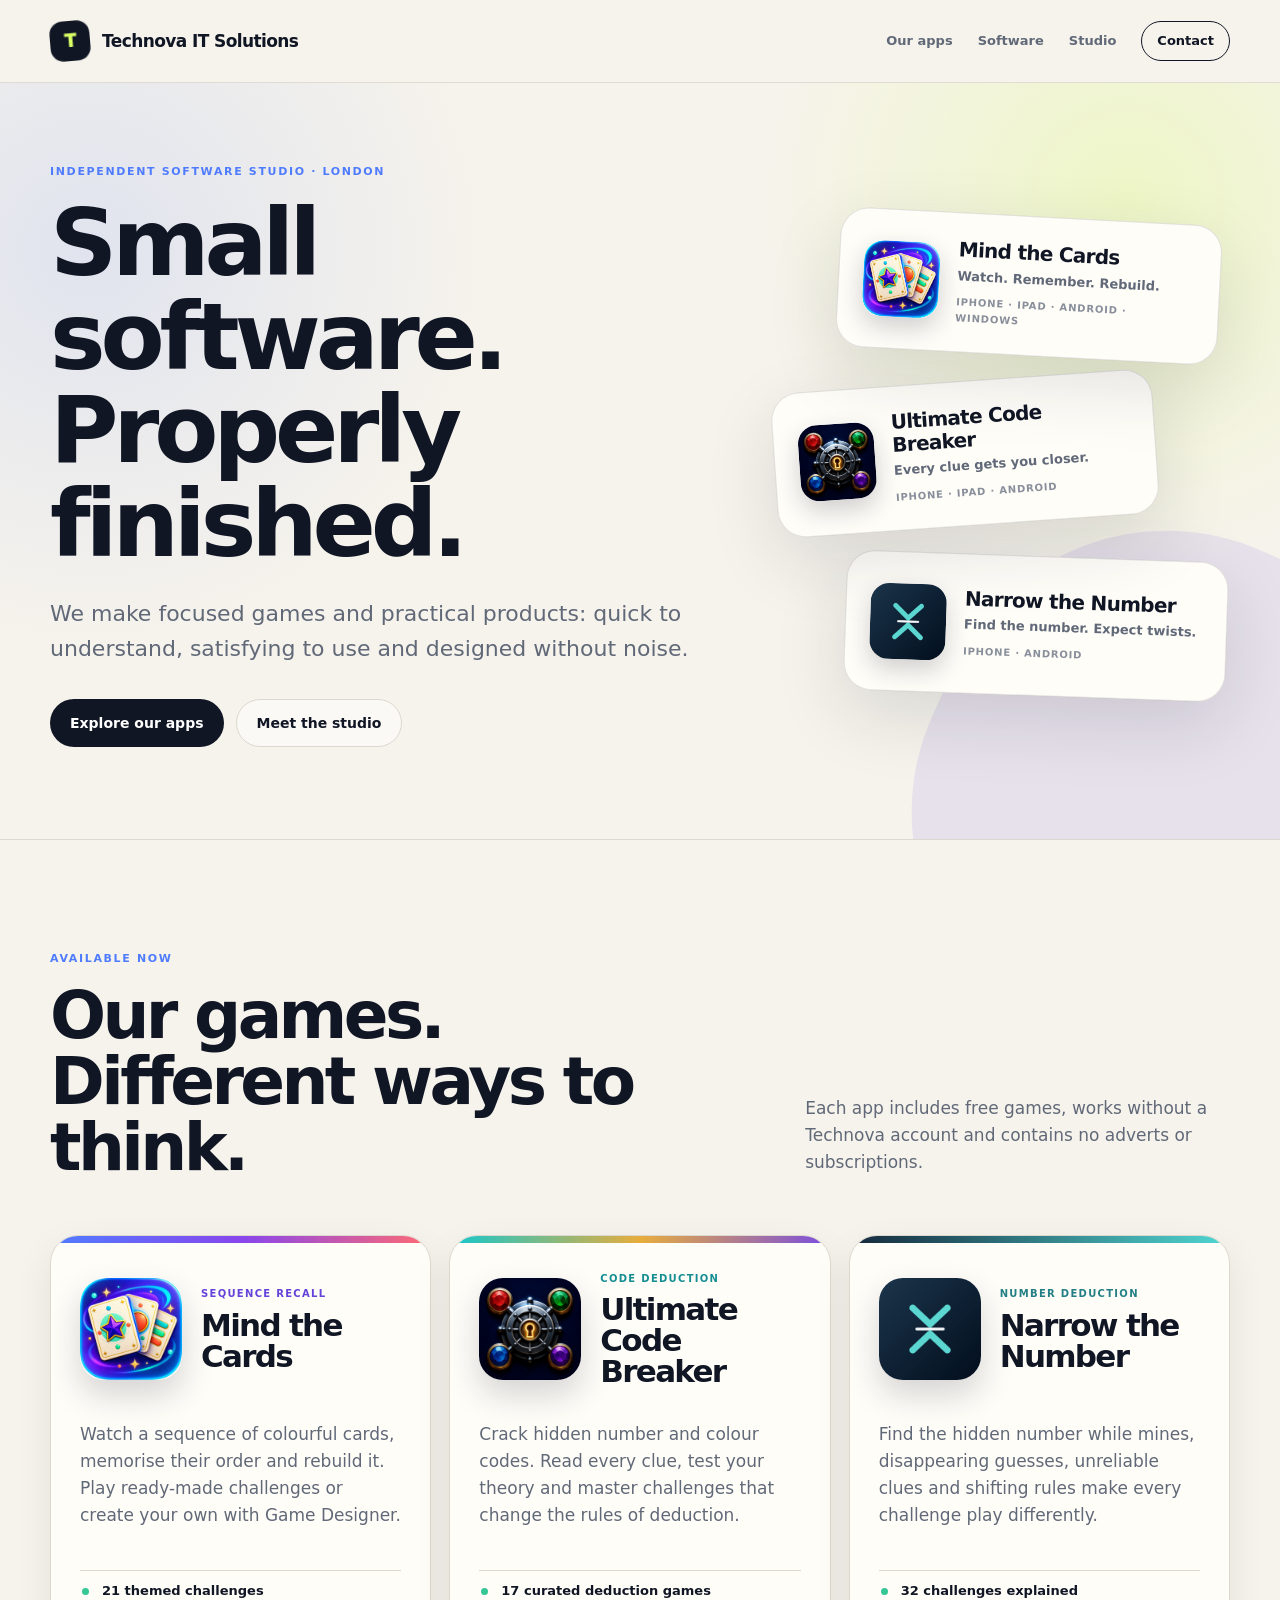
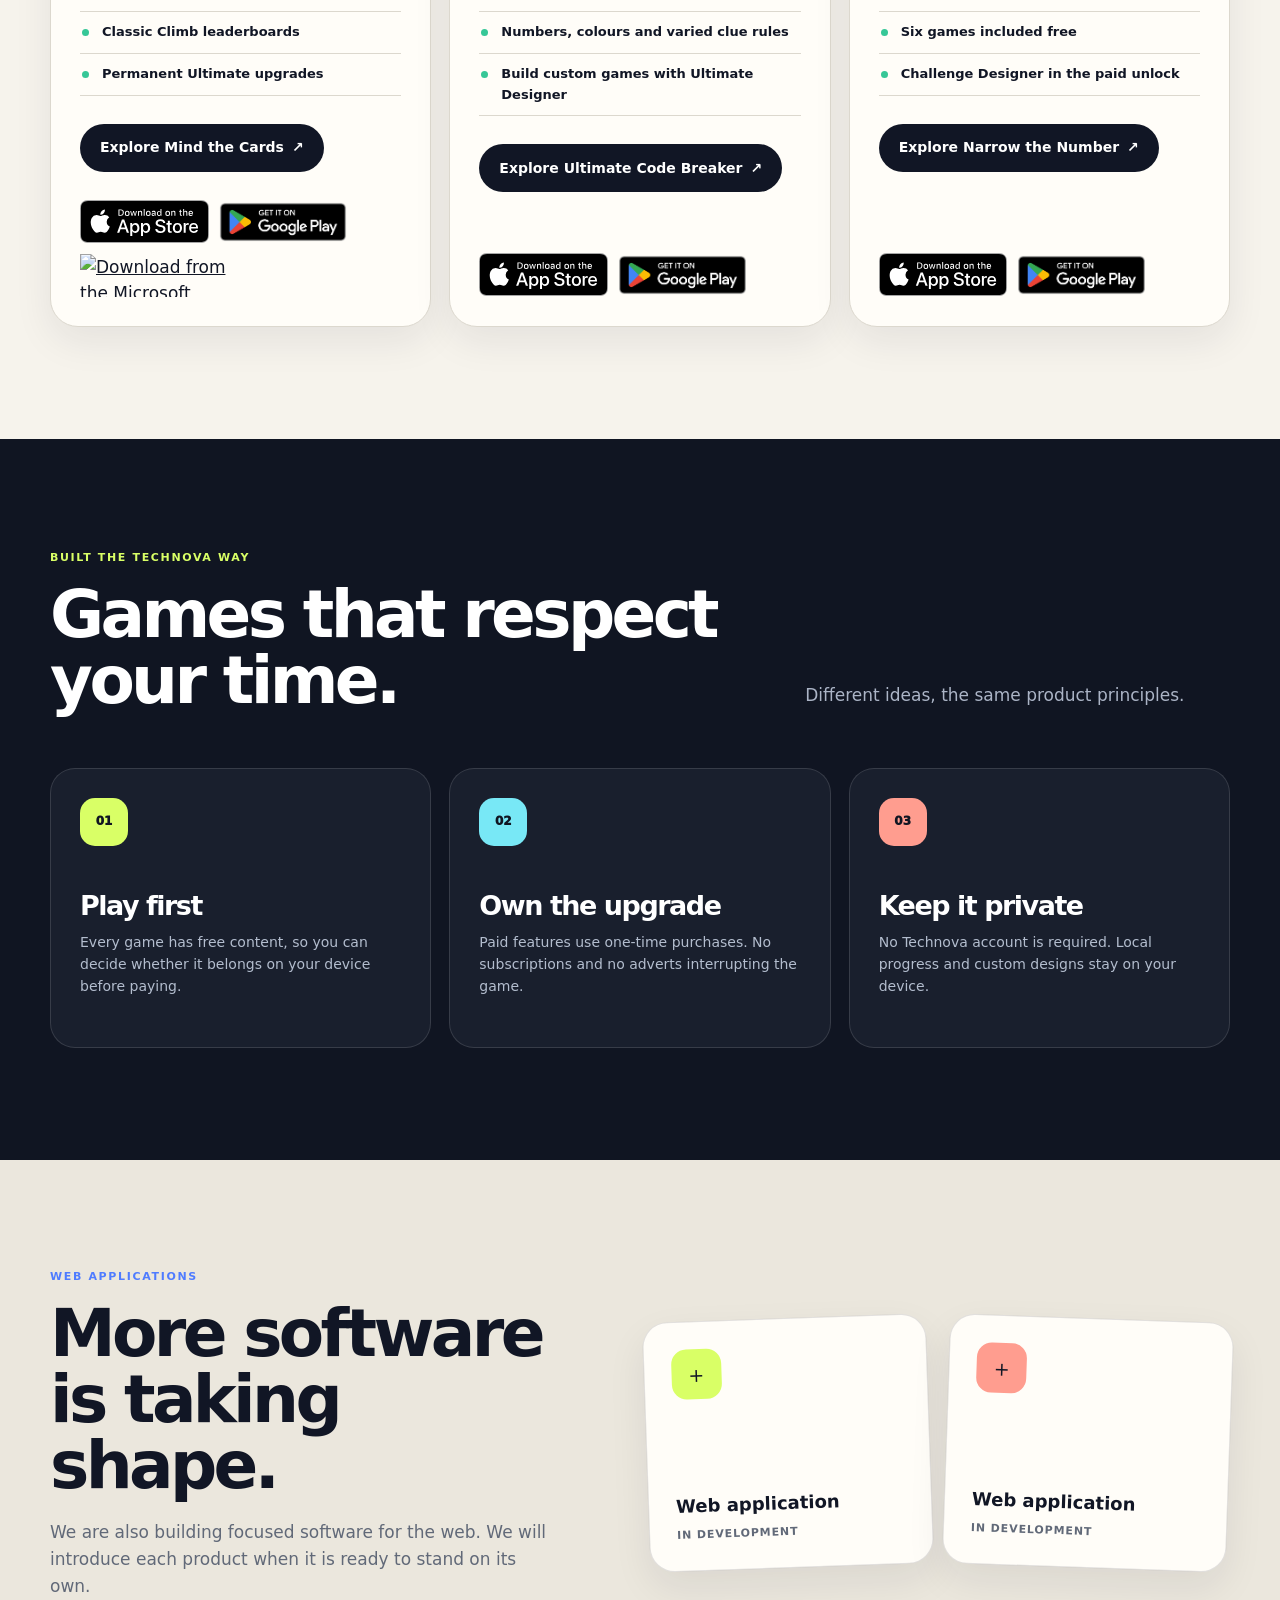
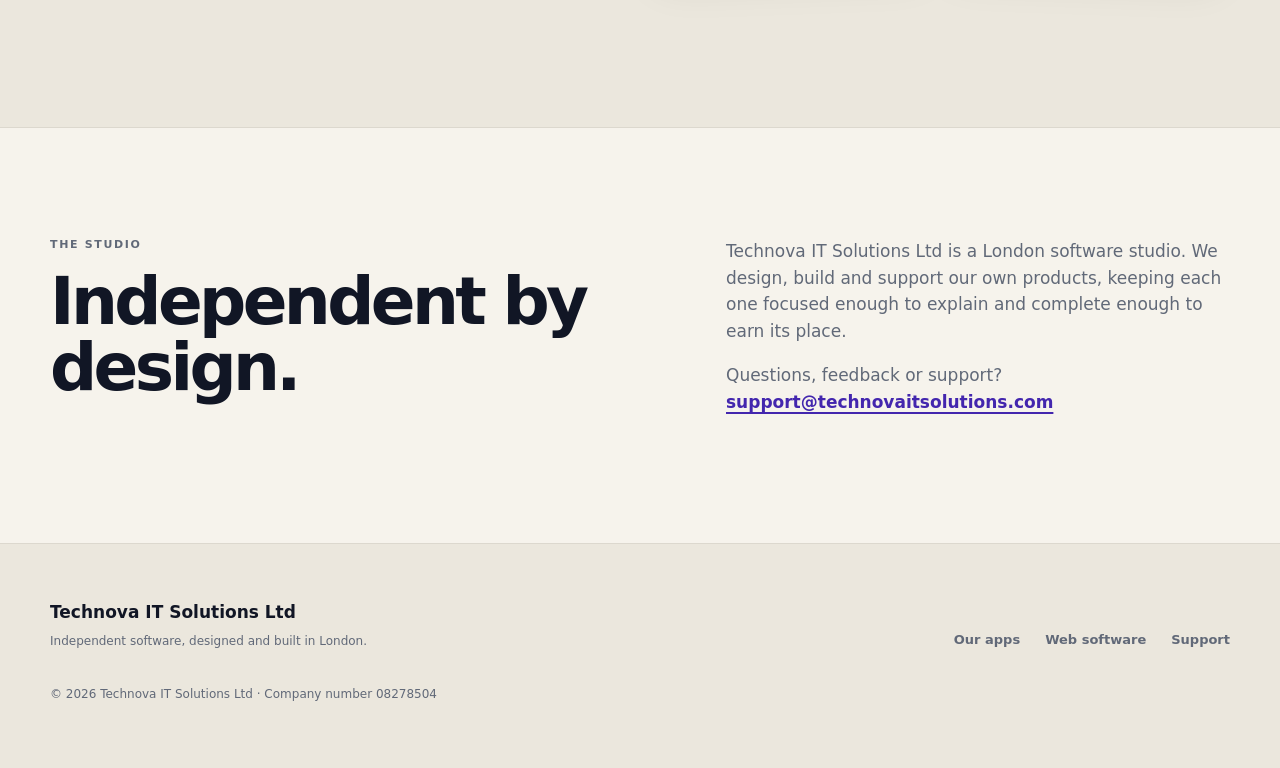
==== commit 18c315ec: "Add Mind the Cards Microsoft Store badge" ====
--- a/index.html
+++ b/index.html
@@ -49,7 +49,7 @@
         <div class="release-stack" aria-label="Technova mobile apps">
           <a class="release-card release-minka" href="https://mindthecards.technovaitsolutions.com/">
             <img src="/img/mind-the-cards-icon.png?v=20260906-1" width="76" height="76" alt="">
-            <div><strong>Mind the Cards</strong><span>Watch. Remember. Rebuild.</span><small>iPhone · iPad · Android</small></div>
+            <div><strong>Mind the Cards</strong><span>Watch. Remember. Rebuild.</span><small>iPhone · iPad · Android · Windows</small></div>
           </a>
           <a class="release-card release-cathy" href="https://codebreaker.technovaitsolutions.com/">
             <img src="/img/ultimate-code-breaker-icon.png?v=20260906-1" width="76" height="76" alt="">
@@ -79,6 +79,7 @@
             <div class="store-actions" aria-label="Download Mind the Cards">
               <a href="https://apps.apple.com/gb/app/mind-the-cards/id6746877412" aria-label="Download Mind the Cards on the App Store"><img class="app-store-badge" src="/img/download-on-app-store.svg" width="181" height="54" alt="Download on the App Store"></a>
               <a href="https://play.google.com/store/apps/details?id=com.technovaitsolutions.recallfun" aria-label="Get Mind the Cards on Google Play"><img class="google-play-badge" src="/img/get-it-on-google-play.png" width="196" height="76" alt="Get it on Google Play"></a>
+              <a href="https://apps.microsoft.com/detail/9NQX3VX4WKCS" aria-label="Download Mind the Cards from the Microsoft Store"><img class="microsoft-store-badge" src="https://get.microsoft.com/images/en-us%20dark.svg" width="198" height="54" alt="Download from the Microsoft Store"></a>
             </div>
           </article>
 
--- a/portfolio.css
+++ b/portfolio.css
@@ -236,11 +236,12 @@
 .app-facts li::before { position: absolute; top: 17px; left: 2px; width: 7px; height: 7px; border-radius: 50%; background: var(--mint); content: ""; }
 .product-action { align-self: flex-start; gap: 8px; color: white; background: var(--ink); }
 
-.store-actions { display: flex; min-height: 60px; align-items: center; gap: 10px; margin-top: auto; padding-top: 28px; }
+.store-actions { display: flex; min-height: 60px; flex-wrap: wrap; align-items: center; gap: 10px; margin-top: auto; padding-top: 28px; }
 .store-actions a { display: inline-flex; align-items: center; }
 .store-actions img { width: auto; max-width: 150px; height: auto; }
 .store-actions .app-store-badge { height: 43px; }
 .store-actions .google-play-badge { height: 56px; margin: -6px -8px; }
+.store-actions .microsoft-store-badge { height: 43px; }
 
 .principles-section { padding-block: 112px; color: white; background: var(--dark); }
 .section-intro-dark > p { color: #abb4c6; }
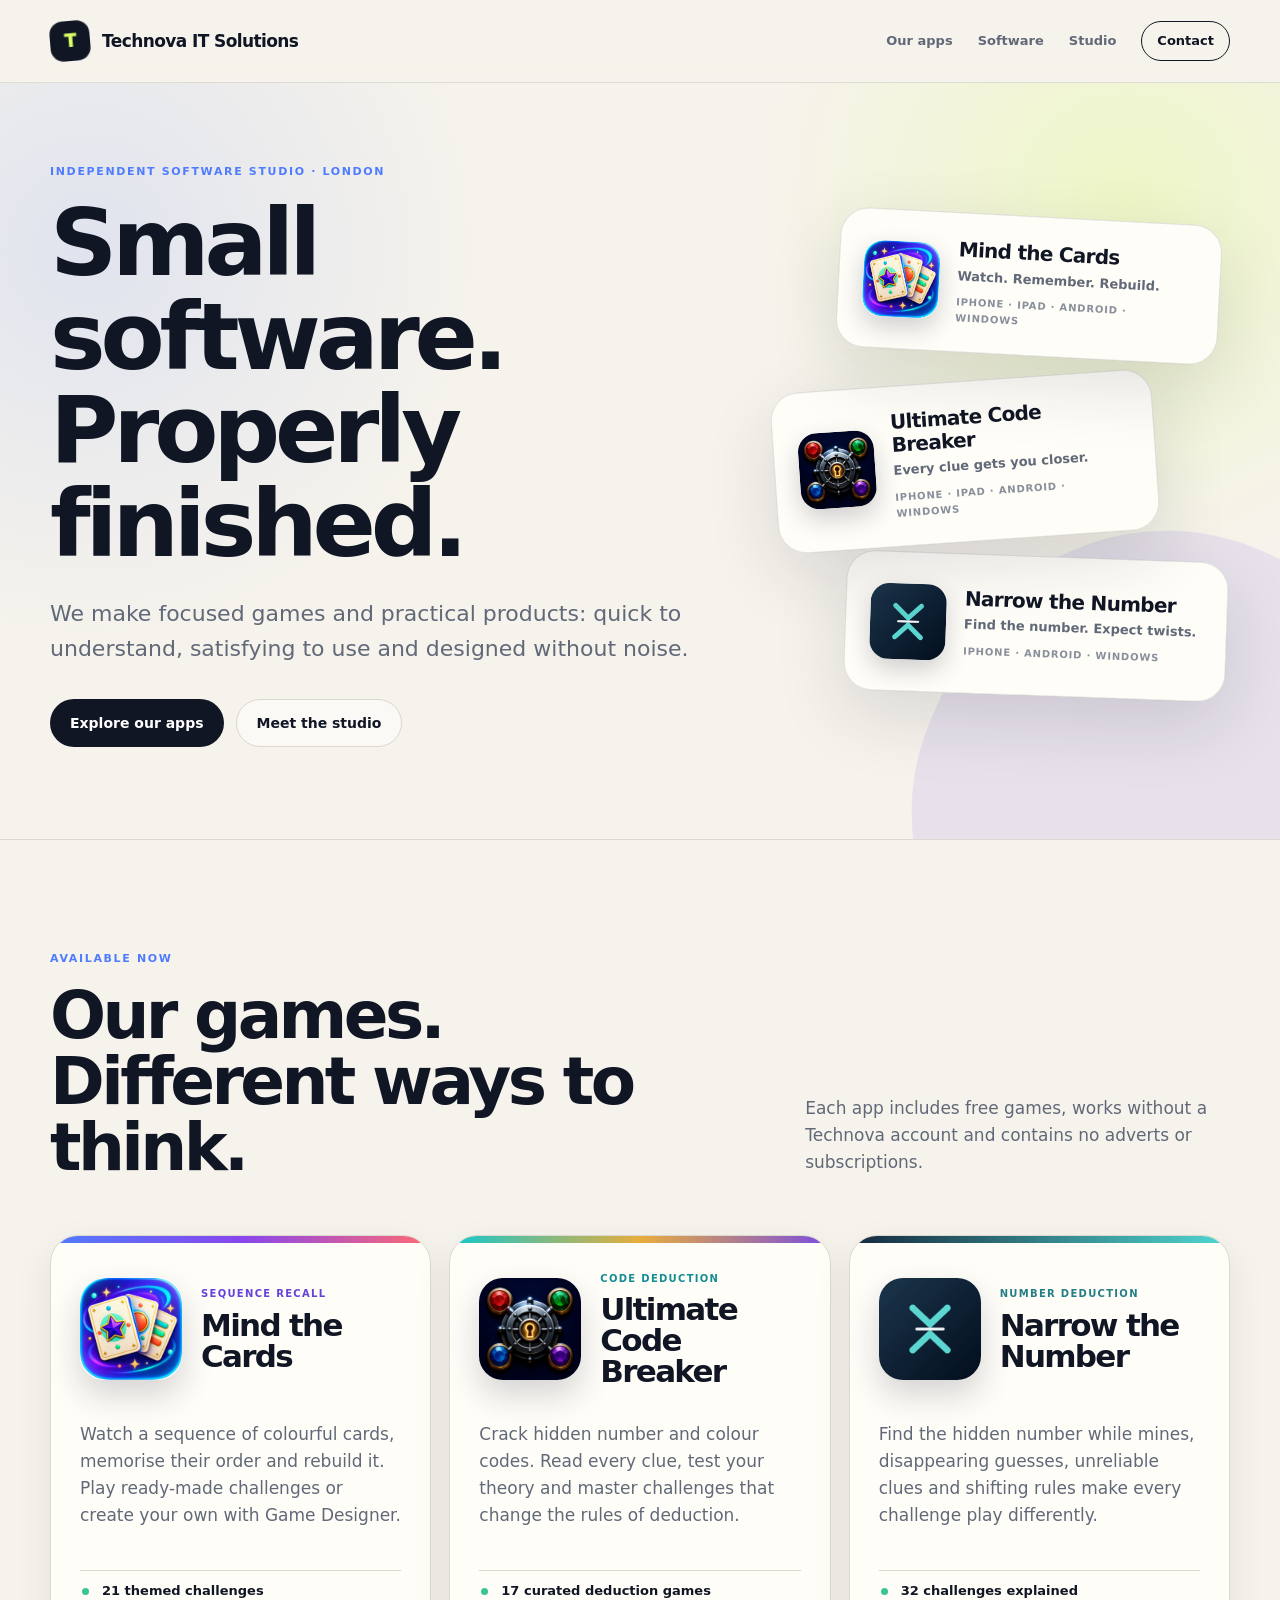
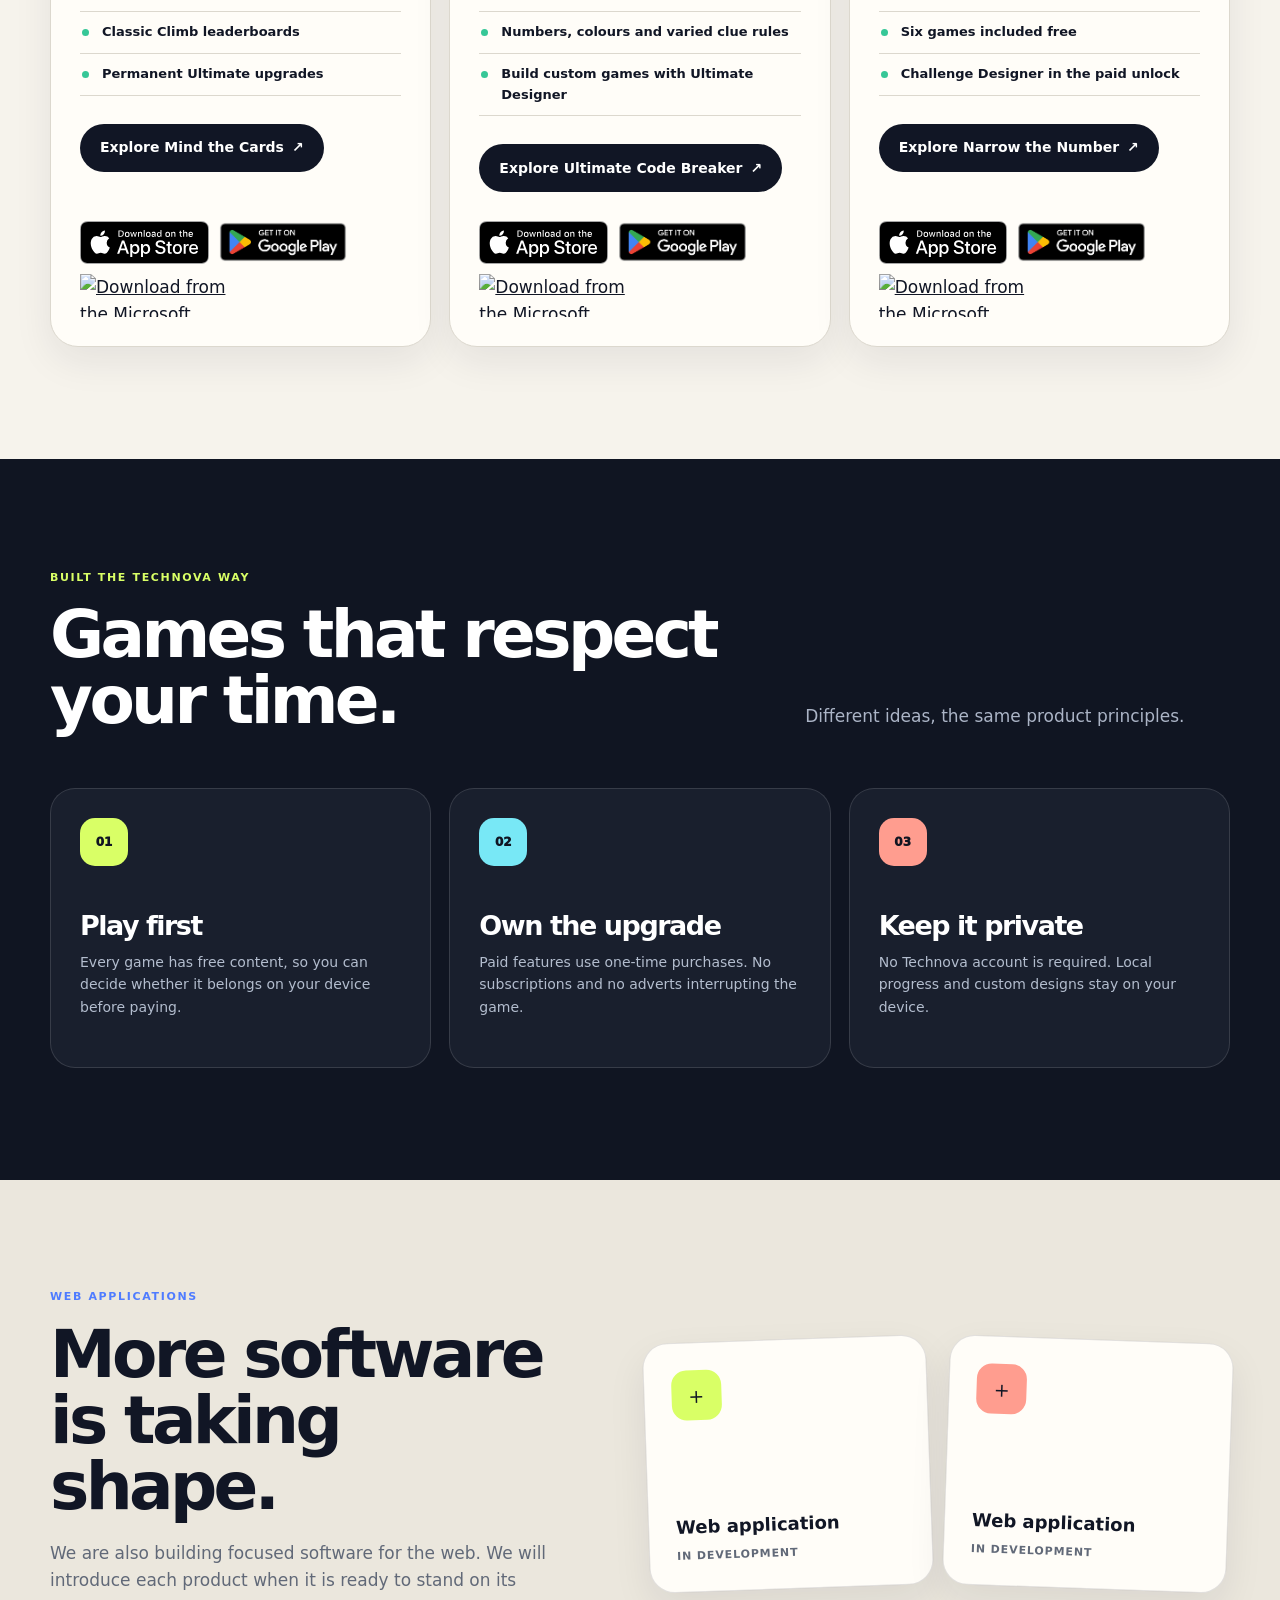
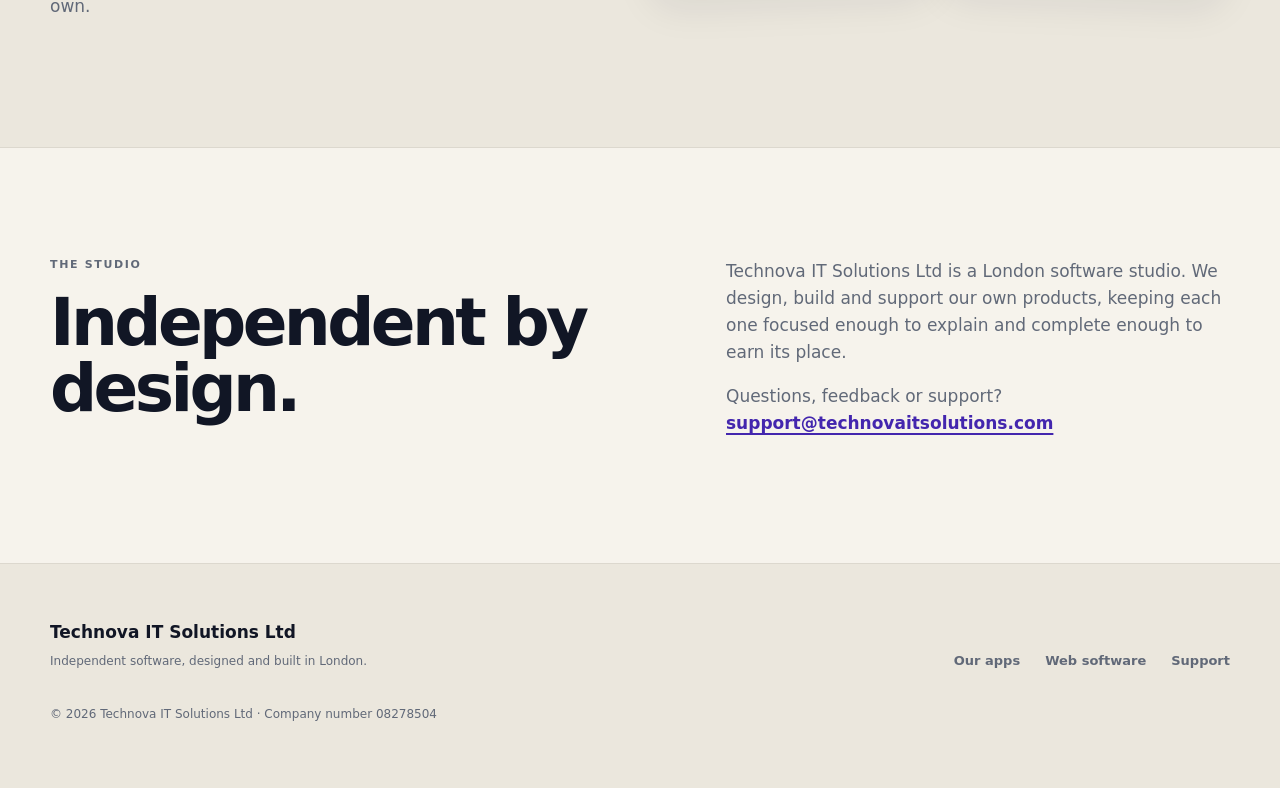
==== commit 96da5902: "Show all apps on Microsoft Store" ====
--- a/index.html
+++ b/index.html
@@ -53,11 +53,11 @@
           </a>
           <a class="release-card release-cathy" href="https://codebreaker.technovaitsolutions.com/">
             <img src="/img/ultimate-code-breaker-icon.png?v=20260906-1" width="76" height="76" alt="">
-            <div><strong>Ultimate Code Breaker</strong><span>Every clue gets you closer.</span><small>iPhone · iPad · Android</small></div>
+            <div><strong>Ultimate Code Breaker</strong><span>Every clue gets you closer.</span><small>iPhone · iPad · Android · Windows</small></div>
           </a>
           <a class="release-card release-linsey" href="https://narrow.technovaitsolutions.com/">
             <img src="/img/narrow-the-number-icon.png?v=20260906-1" width="76" height="76" alt="">
-            <div><strong>Narrow the Number</strong><span>Find the number. Expect twists.</span><small>iPhone · Android</small></div>
+            <div><strong>Narrow the Number</strong><span>Find the number. Expect twists.</span><small>iPhone · Android · Windows</small></div>
           </a>
         </div>
       </div>
@@ -77,9 +77,9 @@
             <ul class="app-facts"><li>21 themed challenges</li><li>Classic Climb leaderboards</li><li>Permanent Ultimate upgrades</li></ul>
             <a class="product-action" href="https://mindthecards.technovaitsolutions.com/">Explore Mind the Cards <span aria-hidden="true">↗</span></a>
             <div class="store-actions" aria-label="Download Mind the Cards">
-              <a href="https://apps.apple.com/gb/app/mind-the-cards/id6746877412" aria-label="Download Mind the Cards on the App Store"><img class="app-store-badge" src="/img/download-on-app-store.svg" width="181" height="54" alt="Download on the App Store"></a>
-              <a href="https://play.google.com/store/apps/details?id=com.technovaitsolutions.recallfun" aria-label="Get Mind the Cards on Google Play"><img class="google-play-badge" src="/img/get-it-on-google-play.png" width="196" height="76" alt="Get it on Google Play"></a>
-              <a href="https://apps.microsoft.com/detail/9NQX3VX4WKCS" aria-label="Download Mind the Cards from the Microsoft Store"><img class="microsoft-store-badge" src="https://get.microsoft.com/images/en-us%20dark.svg" width="198" height="54" alt="Download from the Microsoft Store"></a>
+              <a href="https://mindthecards.technovaitsolutions.com/app-store" aria-label="Download Mind the Cards on the App Store"><img class="app-store-badge" src="/img/download-on-app-store.svg" width="181" height="54" alt="Download on the App Store"></a>
+              <a href="https://mindthecards.technovaitsolutions.com/google-play" aria-label="Get Mind the Cards on Google Play"><img class="google-play-badge" src="/img/get-it-on-google-play.png" width="196" height="76" alt="Get it on Google Play"></a>
+              <a href="https://mindthecards.technovaitsolutions.com/microsoft-store" aria-label="Download Mind the Cards from the Microsoft Store"><img class="microsoft-store-badge" src="https://get.microsoft.com/images/en-us%20dark.svg" width="198" height="54" alt="Download from the Microsoft Store"></a>
             </div>
           </article>
 
@@ -89,8 +89,9 @@
             <ul class="app-facts"><li>17 curated deduction games</li><li>Numbers, colours and varied clue rules</li><li>Build custom games with Ultimate Designer</li></ul>
             <a class="product-action" href="https://codebreaker.technovaitsolutions.com/">Explore Ultimate Code Breaker <span aria-hidden="true">↗</span></a>
             <div class="store-actions" aria-label="Download Ultimate Code Breaker">
-              <a href="https://apps.apple.com/gb/app/ultimate-code-breaker/id6798009711" aria-label="Download Ultimate Code Breaker on the App Store"><img class="app-store-badge" src="/img/download-on-app-store.svg" width="181" height="54" alt="Download on the App Store"></a>
-              <a href="https://play.google.com/store/apps/details?id=com.technovaitsolutions.cathy" aria-label="Get Ultimate Code Breaker on Google Play"><img class="google-play-badge" src="/img/get-it-on-google-play.png" width="196" height="76" alt="Get it on Google Play"></a>
+              <a href="https://codebreaker.technovaitsolutions.com/app-store" aria-label="Download Ultimate Code Breaker on the App Store"><img class="app-store-badge" src="/img/download-on-app-store.svg" width="181" height="54" alt="Download on the App Store"></a>
+              <a href="https://codebreaker.technovaitsolutions.com/google-play" aria-label="Get Ultimate Code Breaker on Google Play"><img class="google-play-badge" src="/img/get-it-on-google-play.png" width="196" height="76" alt="Get it on Google Play"></a>
+              <a href="https://codebreaker.technovaitsolutions.com/microsoft-store" aria-label="Download Ultimate Code Breaker from the Microsoft Store"><img class="microsoft-store-badge" src="https://get.microsoft.com/images/en-us%20dark.svg" width="198" height="54" alt="Download from the Microsoft Store"></a>
             </div>
           </article>
 
@@ -100,8 +101,9 @@
             <ul class="app-facts"><li>32 challenges explained</li><li>Six games included free</li><li>Challenge Designer in the paid unlock</li></ul>
             <a class="product-action" href="https://narrow.technovaitsolutions.com/">Explore Narrow the Number <span aria-hidden="true">↗</span></a>
             <div class="store-actions" aria-label="Download Narrow the Number">
-              <a href="https://apps.apple.com/gb/app/narrow-the-number/id6807072615" aria-label="Download Narrow the Number on the App Store"><img class="app-store-badge" src="/img/download-on-app-store.svg" width="181" height="54" alt="Download on the App Store"></a>
-              <a href="https://play.google.com/store/apps/details?id=com.technovaitsolutions.linsey" aria-label="Get Narrow the Number on Google Play"><img class="google-play-badge" src="/img/get-it-on-google-play.png" width="196" height="76" alt="Get it on Google Play"></a>
+              <a href="https://narrow.technovaitsolutions.com/app-store" aria-label="Download Narrow the Number on the App Store"><img class="app-store-badge" src="/img/download-on-app-store.svg" width="181" height="54" alt="Download on the App Store"></a>
+              <a href="https://narrow.technovaitsolutions.com/google-play" aria-label="Get Narrow the Number on Google Play"><img class="google-play-badge" src="/img/get-it-on-google-play.png" width="196" height="76" alt="Get it on Google Play"></a>
+              <a href="https://narrow.technovaitsolutions.com/microsoft-store" aria-label="Download Narrow the Number from the Microsoft Store"><img class="microsoft-store-badge" src="https://get.microsoft.com/images/en-us%20dark.svg" width="198" height="54" alt="Download from the Microsoft Store"></a>
             </div>
           </article>
         </div>
